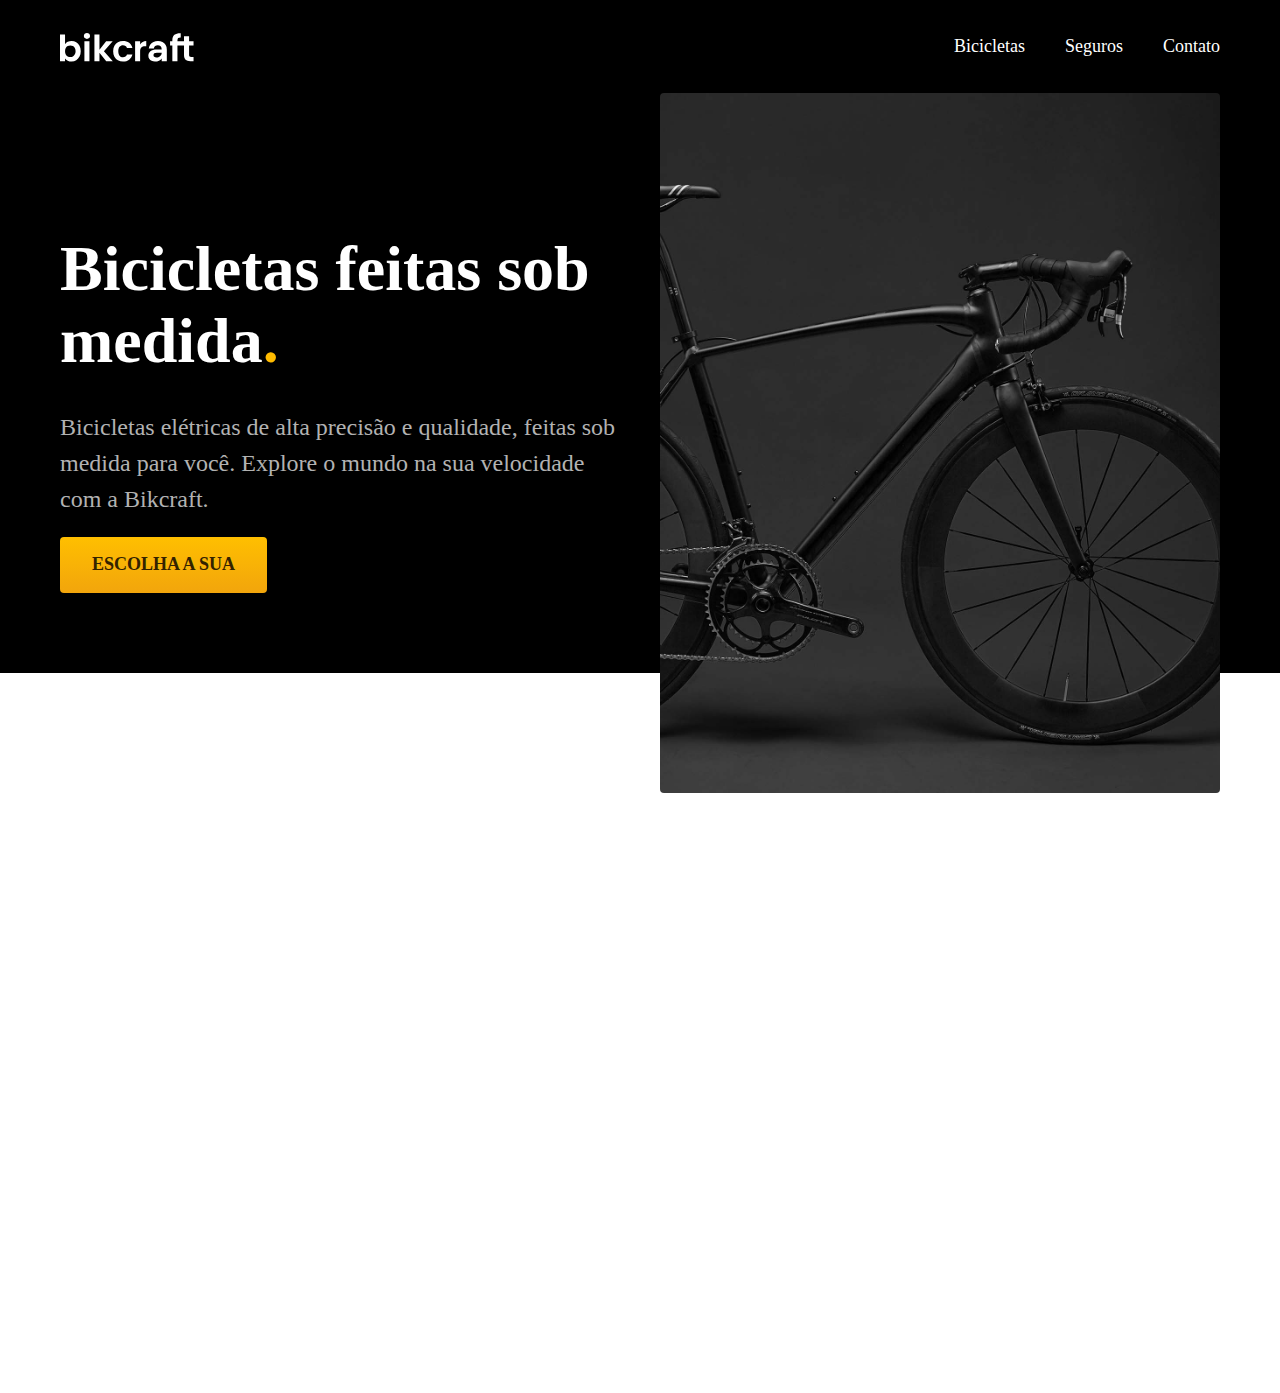
==== index.html @ 4ba76095 "introdução css utilitario" ====
<!DOCTYPE html>
<html lang="pt-br">

<head>
  <meta charset="UTF-8">
  <meta name="viewport" content="width=device-width, initial-scale=1.0">
  <meta http-equiv="X-UA-Compatible" content="IE=edge">

  <title>Bikcraft - Bicicletas Eletricas</title>
  <meta name="description" content="Bicicletas elétricas de alta precisão e qualidade, feitas sob medida para você. Explore o mundo na sua velocidade com a Bikcraft.">

  <link rel="stylesheet" href="./css/style.css">

  <!-- <link rel="preconnect" href="https://fonts.googleapis.com">
  <link rel="preconnect" href="https://fonts.gstatic.com" crossorigin>
  <link href="https://fonts.googleapis.com/css2?family=Fira+Sans&family=Poppins:wght@500;600&display=swap" rel="stylesheet"> -->
</head>

<body>
  <header class="header-bg">
    <div class="header">
      <a href="./">
        <img src="./img/bikcraft.svg" alt="bikcraft">
      </a>

      <nav aria-label="primaria">
        <ul class="header-menu cor-0">
          <li><a href="http:./bicicletas.html">Bicicletas</a></li>
          <li><a href="http:./seguros.html">Seguros</a></li>
          <li><a href="http:./contato.html">Contato</a></li>
        </ul>
      </nav>
    </div>
  </header>

  <main class="introducao-bg cor-0">
    <div class="introducao">
      <div class="introducao-conteudo">
        <h1 class="texto-grande">Bicicletas feitas sob medida<span class="cor-p1">.</span></h1>
        <p class="texto-medio cor-5">Bicicletas elétricas de alta precisão e qualidade, feitas sob medida para você. Explore o mundo na sua velocidade com a Bikcraft.</p>
        <a class="botao" href="./bicicletas.html">escolha a sua</a>
      </div>
      <div>
        <img src="./img/fotos/introducao.jpg" alt="Bicicletas elétricas preta.">
      </div>
    </div>

  </main>
</body>

</html>
---- css/style.css ----
@import "./global/global.css";
@import "./global/header.css";
@import "./utilidades/tipografia.css";
@import "./utilidades/cores.css";

/* home */
@import "./home/introducao.css";

/* utilidades */
@import "./utilidades/componentes.css";
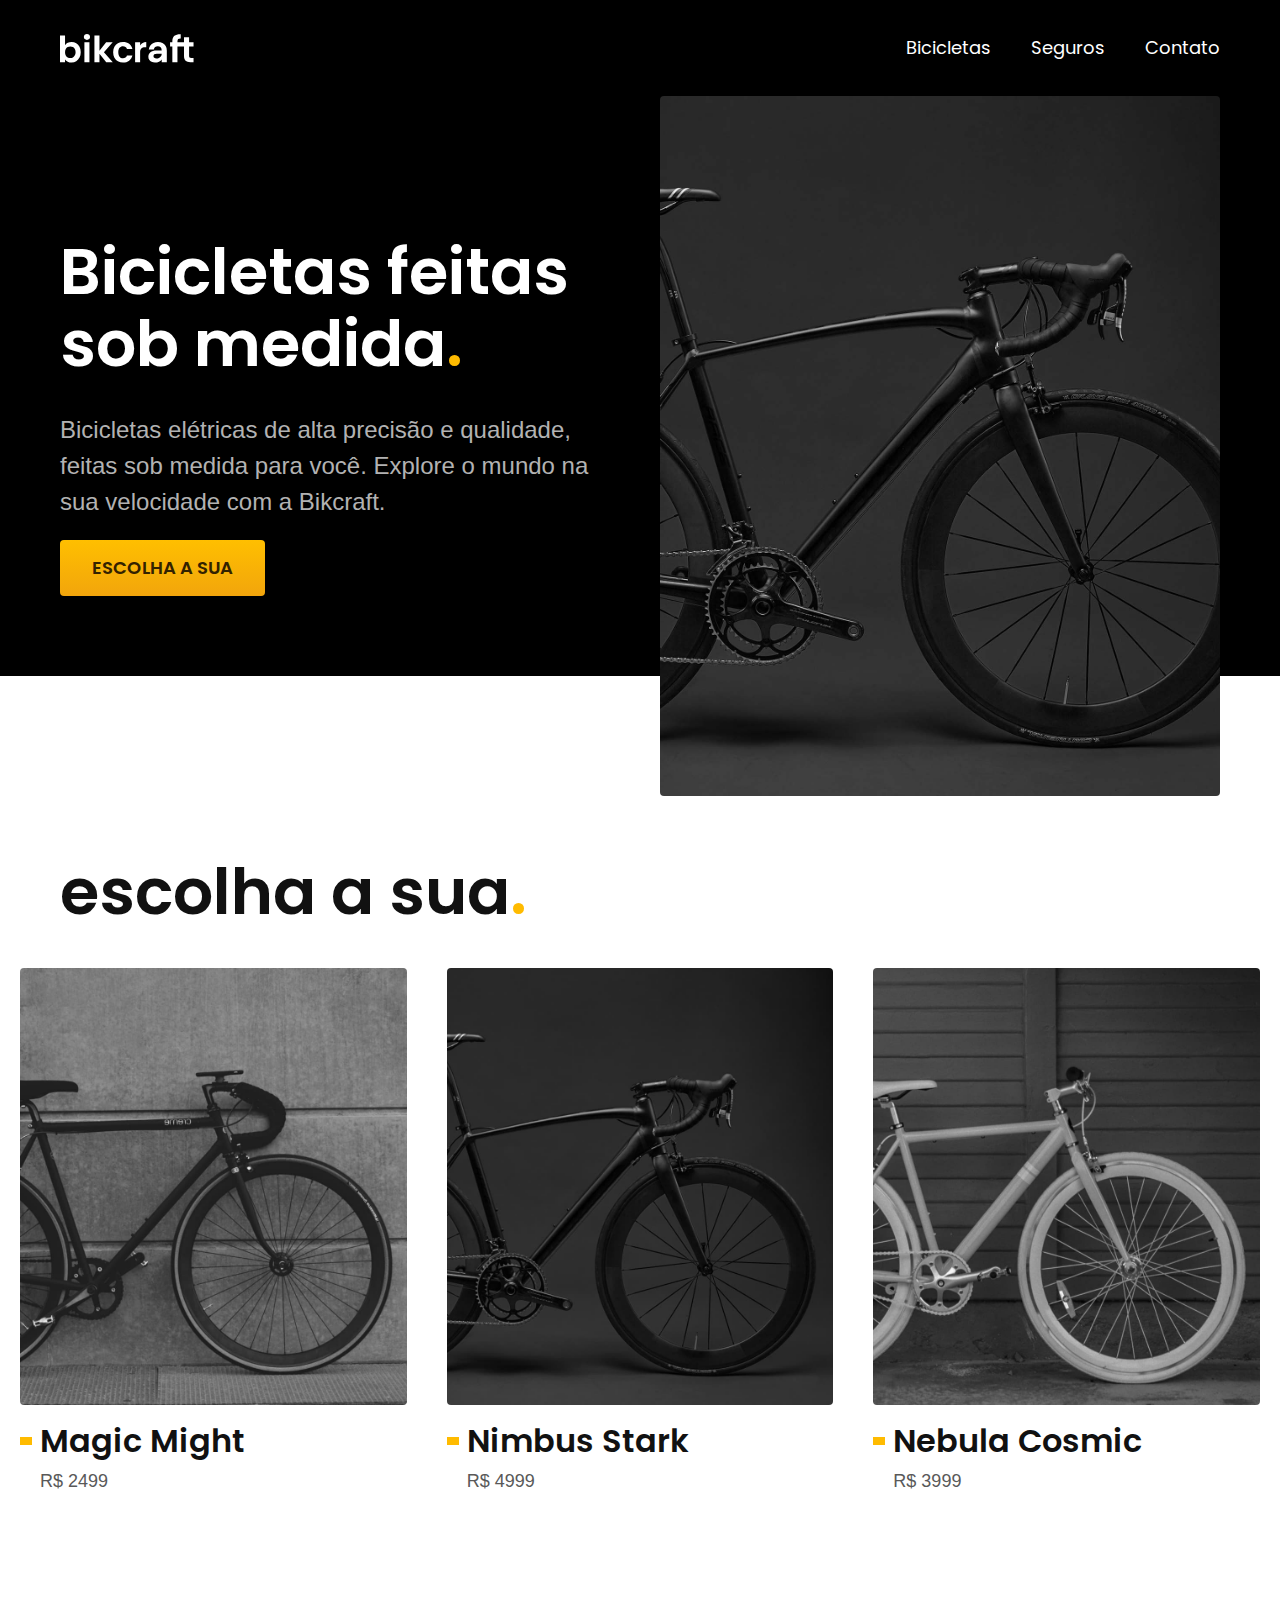
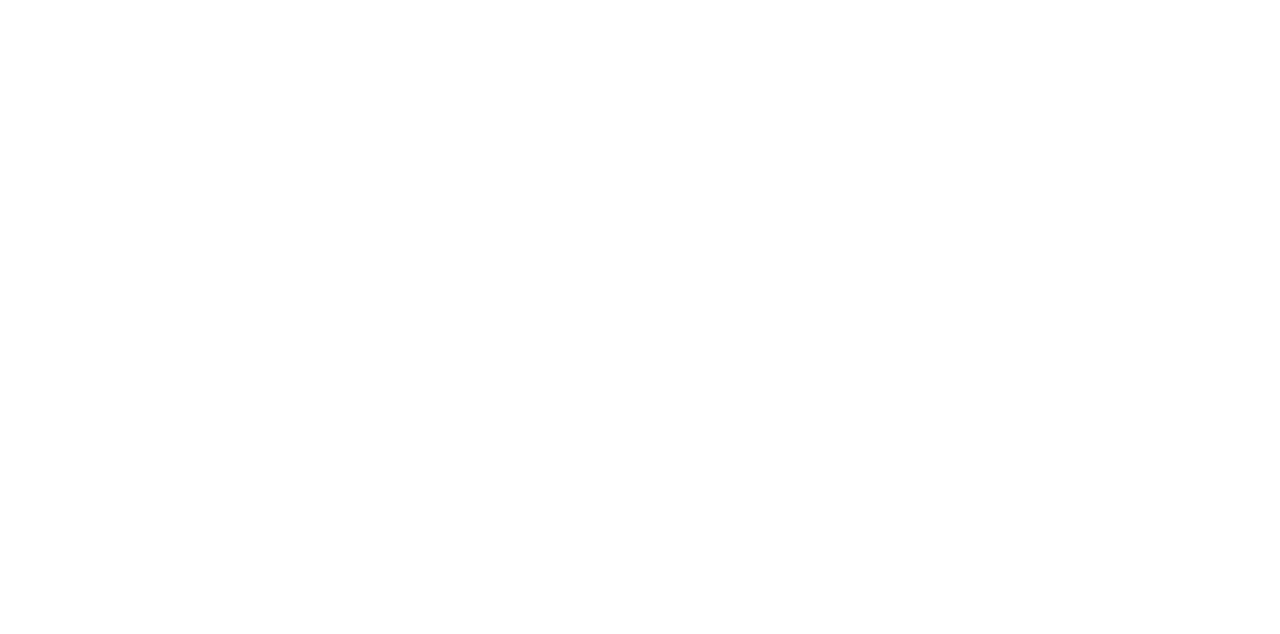
==== commit fd219b2e: "acrescentado a lista de bicicletas" ====
--- a/index.html
+++ b/index.html
@@ -11,9 +11,9 @@
 
   <link rel="stylesheet" href="./css/style.css">
 
-  <!-- <link rel="preconnect" href="https://fonts.googleapis.com">
+  <link rel="preconnect" href="https://fonts.googleapis.com">
   <link rel="preconnect" href="https://fonts.gstatic.com" crossorigin>
-  <link href="https://fonts.googleapis.com/css2?family=Fira+Sans&family=Poppins:wght@500;600&display=swap" rel="stylesheet"> -->
+  <link href="https://fonts.googleapis.com/css2?family=Fira+Sans&family=Poppins:wght@500;600&display=swap" rel="stylesheet">
 </head>
 
 <body>
@@ -24,7 +24,7 @@
       </a>
 
       <nav aria-label="primaria">
-        <ul class="header-menu cor-0">
+        <ul class="header-menu font-1-m cor-0">
           <li><a href="http:./bicicletas.html">Bicicletas</a></li>
           <li><a href="http:./seguros.html">Seguros</a></li>
           <li><a href="http:./contato.html">Contato</a></li>
@@ -36,8 +36,8 @@
   <main class="introducao-bg cor-0">
     <div class="introducao">
       <div class="introducao-conteudo">
-        <h1 class="texto-grande">Bicicletas feitas sob medida<span class="cor-p1">.</span></h1>
-        <p class="texto-medio cor-5">Bicicletas elétricas de alta precisão e qualidade, feitas sob medida para você. Explore o mundo na sua velocidade com a Bikcraft.</p>
+        <h1 class="font-1-xxl">Bicicletas feitas sob medida<span class="cor-p1">.</span></h1>
+        <p class="font-2-l cor-5">Bicicletas elétricas de alta precisão e qualidade, feitas sob medida para você. Explore o mundo na sua velocidade com a Bikcraft.</p>
         <a class="botao" href="./bicicletas.html">escolha a sua</a>
       </div>
       <div>
@@ -46,6 +46,37 @@
     </div>
 
   </main>
+
+  <article class="bicicletas-lista">
+    <h2 class="font-1-xxl">escolha a sua<span class="cor-p1">.</span></h2>
+
+    <ul>
+      <li>
+        <a href="./bicicletas/magic.html">
+          <img src="./img/bicicletas/magic-home.jpg" alt="bicicleta preta">
+          <h3 class="font-1-xl">Magic Might</h3>
+          <span class="font-2-m cor-8">R$ 2499</span>
+        </a>
+      </li>
+
+      <li>
+        <a href="./bicicletas/magic.html">
+          <img src="./img/bicicletas/nimbus-home.jpg" alt="bicicleta preta">
+          <h3 class="font-1-xl">Nimbus Stark</h3>
+          <span class="font-2-m cor-8">R$ 4999</span>
+        </a>
+      </li>
+
+      <li>
+        <a href="./bicicletas/magic.html">
+          <img src="./img/bicicletas/nebula-home.jpg" alt="bicicleta preta">
+          <h3 class="font-1-xl">Nebula Cosmic</h3>
+          <span class="font-2-m cor-8">R$ 3999</span>
+        </a>
+      </li>
+    </ul>
+
+  </article>
 </body>
 
 </html>--- a/css/style.css
+++ b/css/style.css
@@ -1,10 +1,14 @@
 @import "./global/global.css";
-@import "./global/header.css";
 @import "./utilidades/tipografia.css";
 @import "./utilidades/cores.css";
+
+@import "./global/header.css";
+
+/* utilidades */
+@import "./utilidades/componentes.css";
 
 /* home */
 @import "./home/introducao.css";
 
-/* utilidades */
-@import "./utilidades/componentes.css";
+/* bicicletas */
+@import "./bicicletas/bicicletas-lista.css";
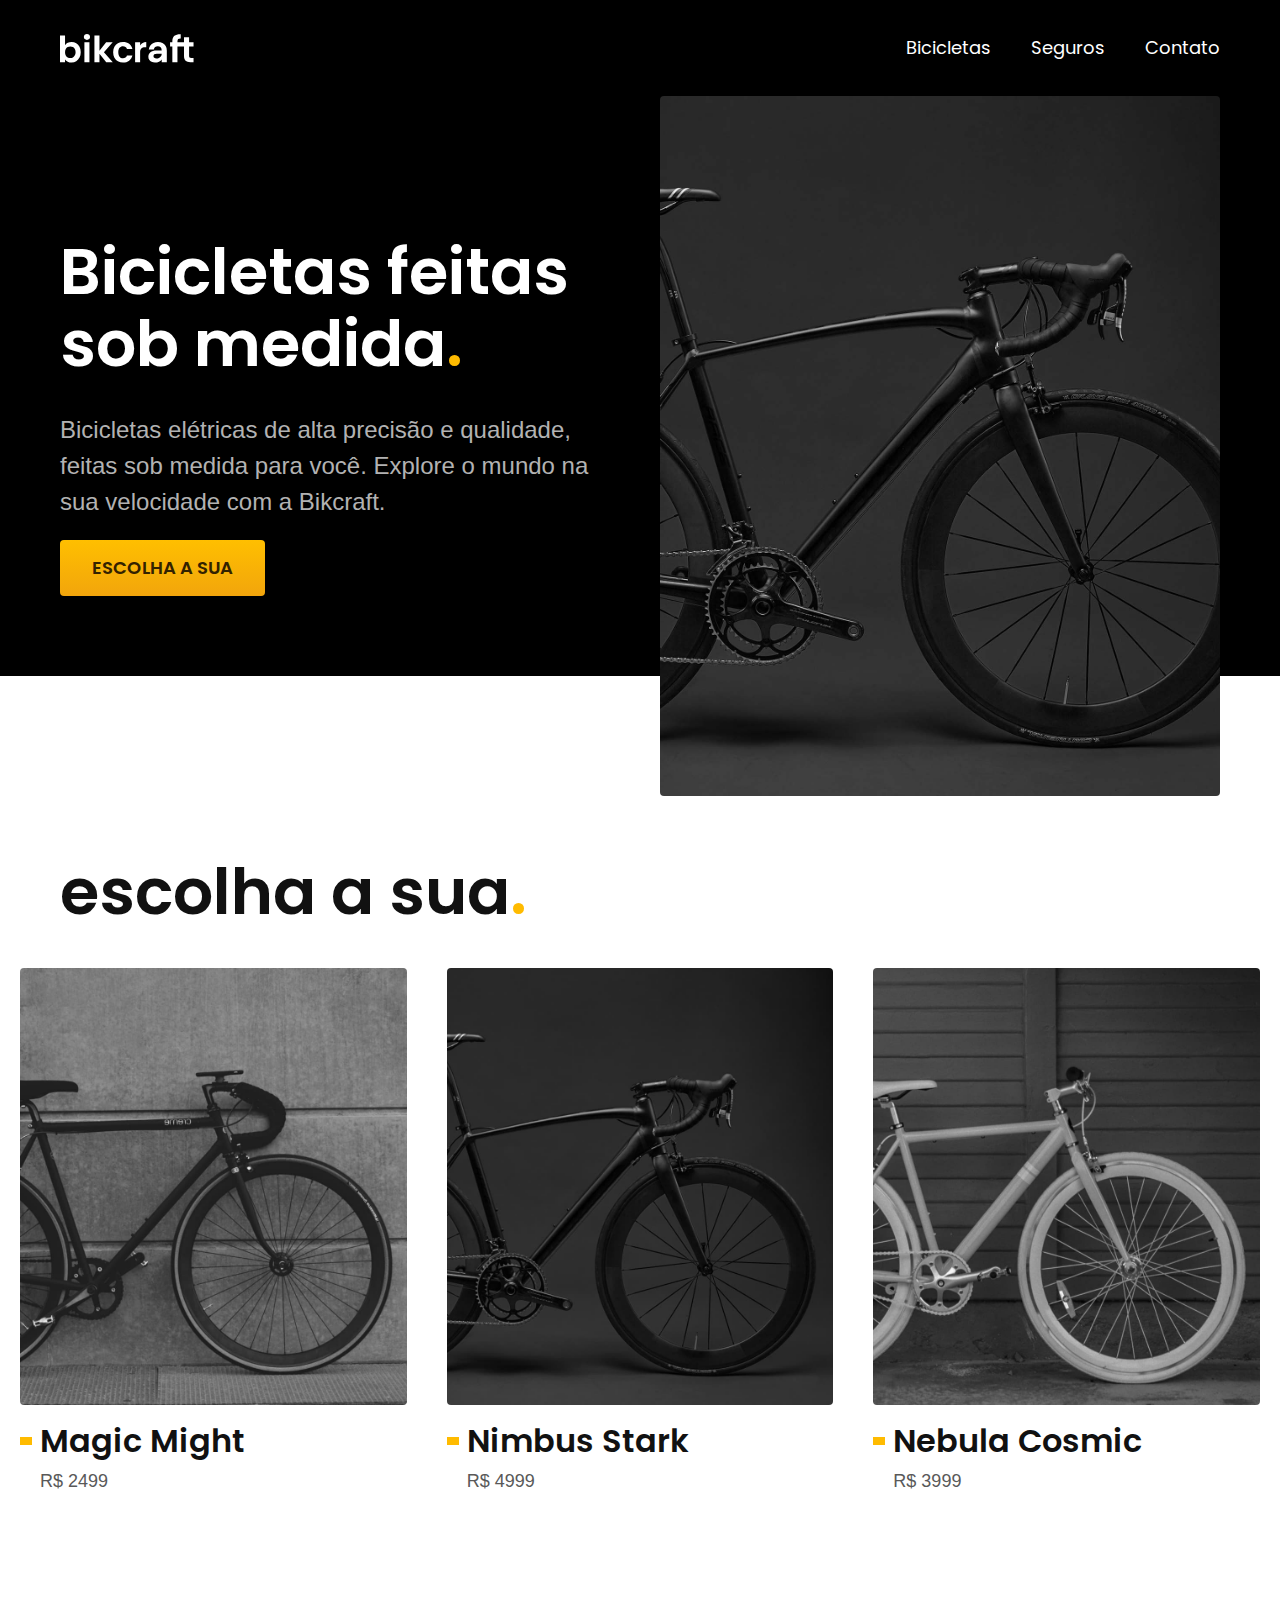
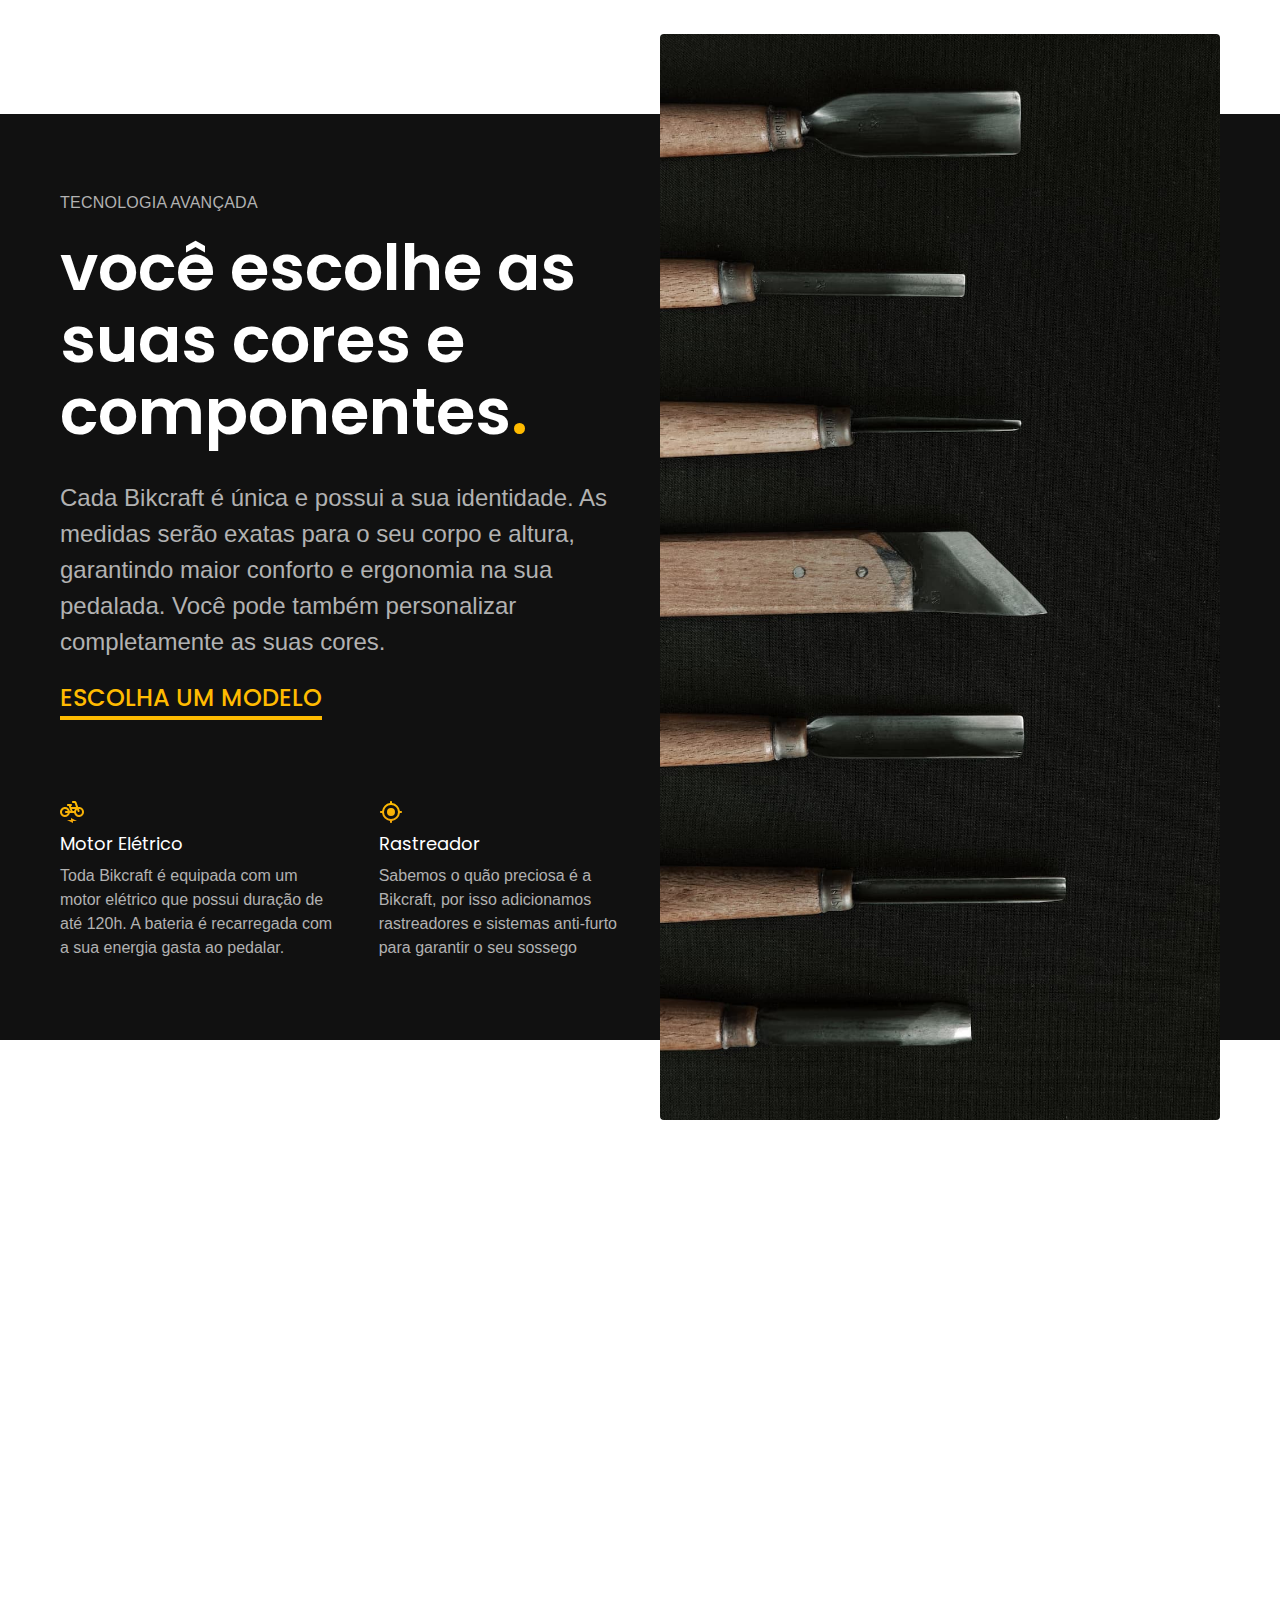
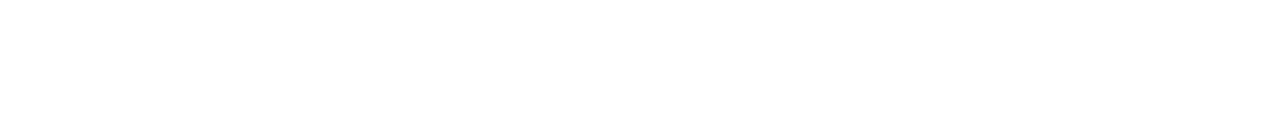
==== commit 13ca3ec8: "adicionado  a tecnologia" ====
--- a/index.html
+++ b/index.html
@@ -18,7 +18,7 @@
 
 <body>
   <header class="header-bg">
-    <div class="header">
+    <div class="header container">
       <a href="./">
         <img src="./img/bikcraft.svg" alt="bikcraft">
       </a>
@@ -34,7 +34,7 @@
   </header>
 
   <main class="introducao-bg cor-0">
-    <div class="introducao">
+    <div class="introducao container">
       <div class="introducao-conteudo">
         <h1 class="font-1-xxl">Bicicletas feitas sob medida<span class="cor-p1">.</span></h1>
         <p class="font-2-l cor-5">Bicicletas elétricas de alta precisão e qualidade, feitas sob medida para você. Explore o mundo na sua velocidade com a Bikcraft.</p>
@@ -48,7 +48,7 @@
   </main>
 
   <article class="bicicletas-lista">
-    <h2 class="font-1-xxl">escolha a sua<span class="cor-p1">.</span></h2>
+    <h2 class="container font-1-xxl">escolha a sua<span class="cor-p1">.</span></h2>
 
     <ul>
       <li>
@@ -77,6 +77,34 @@
     </ul>
 
   </article>
+
+  <article class="tecnologia-bg">
+    <div class="tecnologia container">
+      <div class="tecnologia-conteudo">
+        <span class="font-2-l-b cor-5">Tecnologia Avançada </span>
+        <h2 class="font-1-xxl cor-0">você escolhe as suas cores e componentes<span class="cor-p1">.</span></h2>
+        <p class="font-2-l cor-5">Cada Bikcraft é única e possui a sua identidade. As medidas serão exatas para o seu corpo e altura, garantindo maior conforto e ergonomia na sua pedalada. Você pode também personalizar completamente as suas cores.</p>
+        <a class="link" href="http:./bicicletas.html">Escolha um modelo</a>
+        <div class="tecnologia-vantagens">
+          <div>
+            <img src="./img/icones/eletrica.svg" alt="">
+            <h3 class="font-1-m cor-0">Motor Elétrico</h3>
+            <p class="font-2-s cor-5">Toda Bikcraft é equipada com um motor elétrico que possui duração de até
+              120h. A bateria é recarregada com a sua energia gasta ao pedalar.</p>
+          </div>
+
+          <div>
+            <img src="./img/icones/rastreador.svg" alt="">
+            <h3 class="font-1-m cor-0">Rastreador</h3>
+            <p class="font-2-s cor-5">Sabemos o quão preciosa é a Bikcraft, por isso adicionamos rastreadores e sistemas anti-furto para garantir o seu sossego</p>
+          </div>
+        </div>
+      </div>
+      <div class="tecnologia-imagem">
+        <img src="./img/fotos/tecnologia.jpg" alt="">
+      </div>
+    </div>
+  </article>
 </body>
 
 </html>--- a/css/style.css
+++ b/css/style.css
@@ -9,6 +9,7 @@
 
 /* home */
 @import "./home/introducao.css";
+@import "./home/tecnologia.css";
 
 /* bicicletas */
 @import "./bicicletas/bicicletas-lista.css";
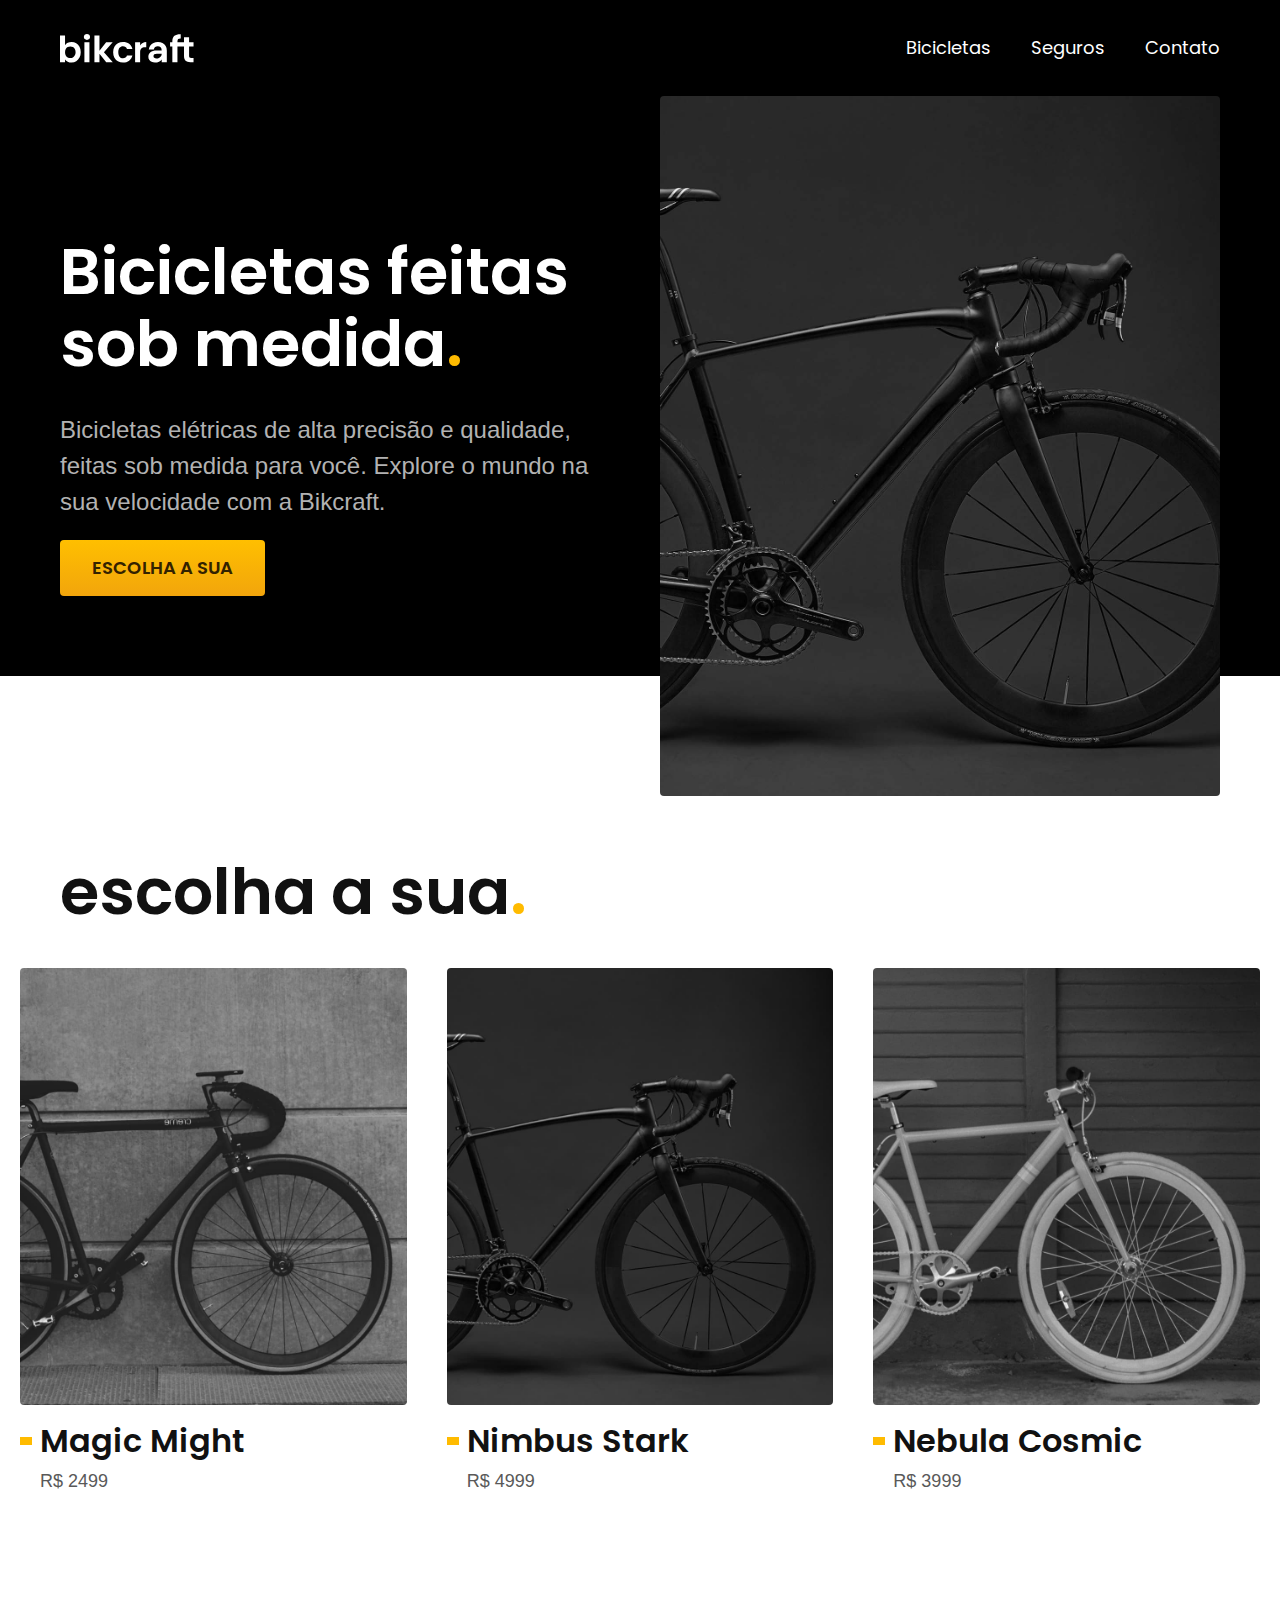
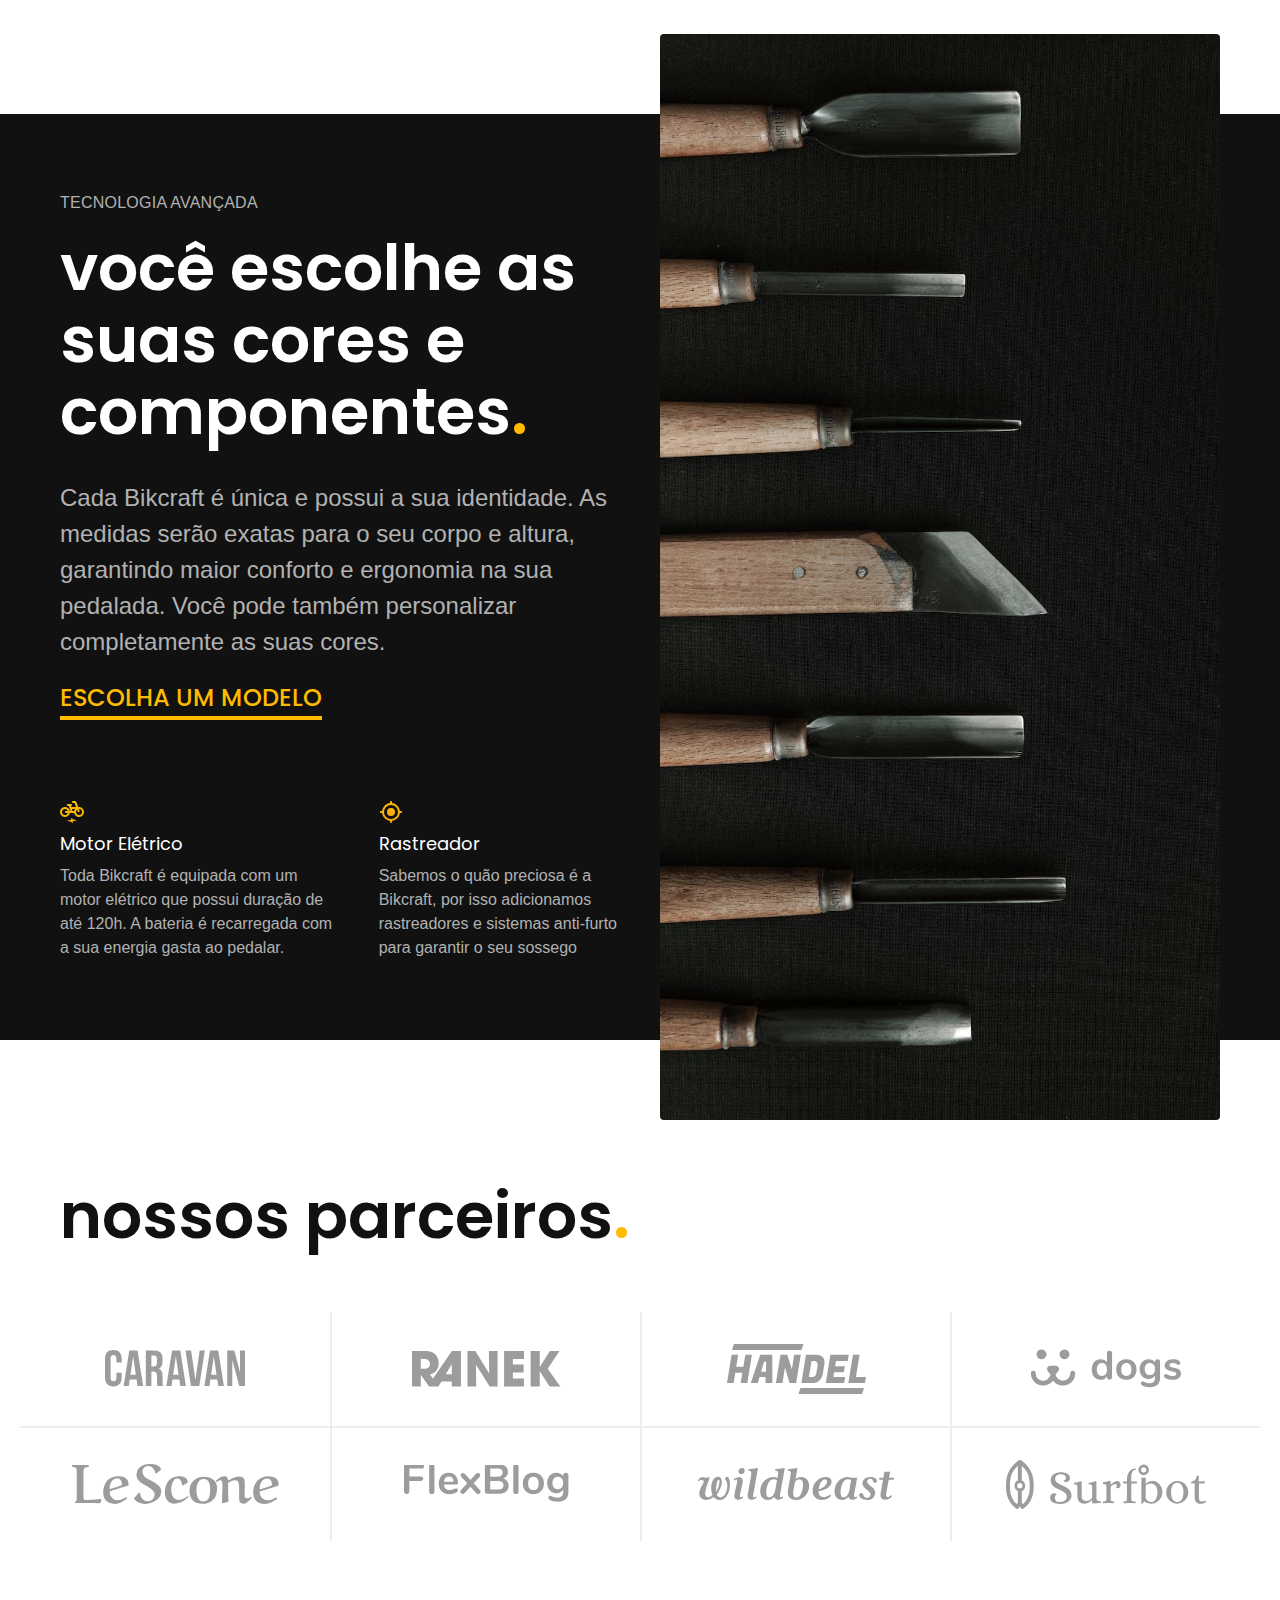
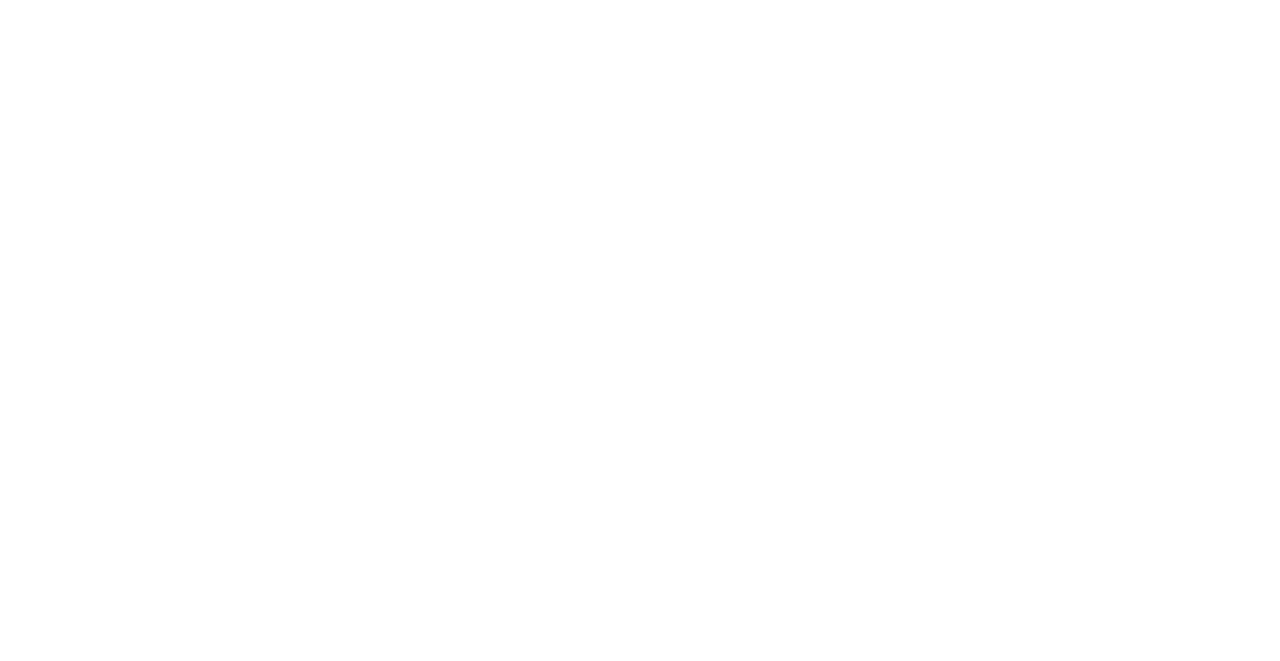
==== commit 22abb66d: "adicionado nossos parceiros" ====
--- a/index.html
+++ b/index.html
@@ -105,6 +105,21 @@
       </div>
     </div>
   </article>
+
+  <section class="parceiros" aria-label="Nossos Parceiros">
+    <h2 class="container font-1-xxl">nossos parceiros<span class="cor-p1">.</span></h2>
+
+    <ul>
+      <li><img src="./img/parceiros/caravan.svg" alt="caravan"></li>
+      <li><img src="./img/parceiros/ranek.svg" alt="renek"></li>
+      <li><img src="./img/parceiros/handel.svg" alt="handel"></li>
+      <li><img src="./img/parceiros/dogs.svg" alt="dogs"></li>
+      <li><img src="./img/parceiros/lescone.svg" alt="lescone"></li>
+      <li><img src="./img/parceiros/flexblog.svg" alt="flexblog"></li>
+      <li><img src="./img/parceiros/wildbeast.svg" alt="wildbeast"></li>
+      <li><img src="./img/parceiros/surfbot.svg" alt="surfbot"></li>
+    </ul>
+  </section>
 </body>
 
 </html>--- a/css/style.css
+++ b/css/style.css
@@ -10,6 +10,7 @@
 /* home */
 @import "./home/introducao.css";
 @import "./home/tecnologia.css";
+@import "./home/parceiros.css";
 
 /* bicicletas */
 @import "./bicicletas/bicicletas-lista.css";
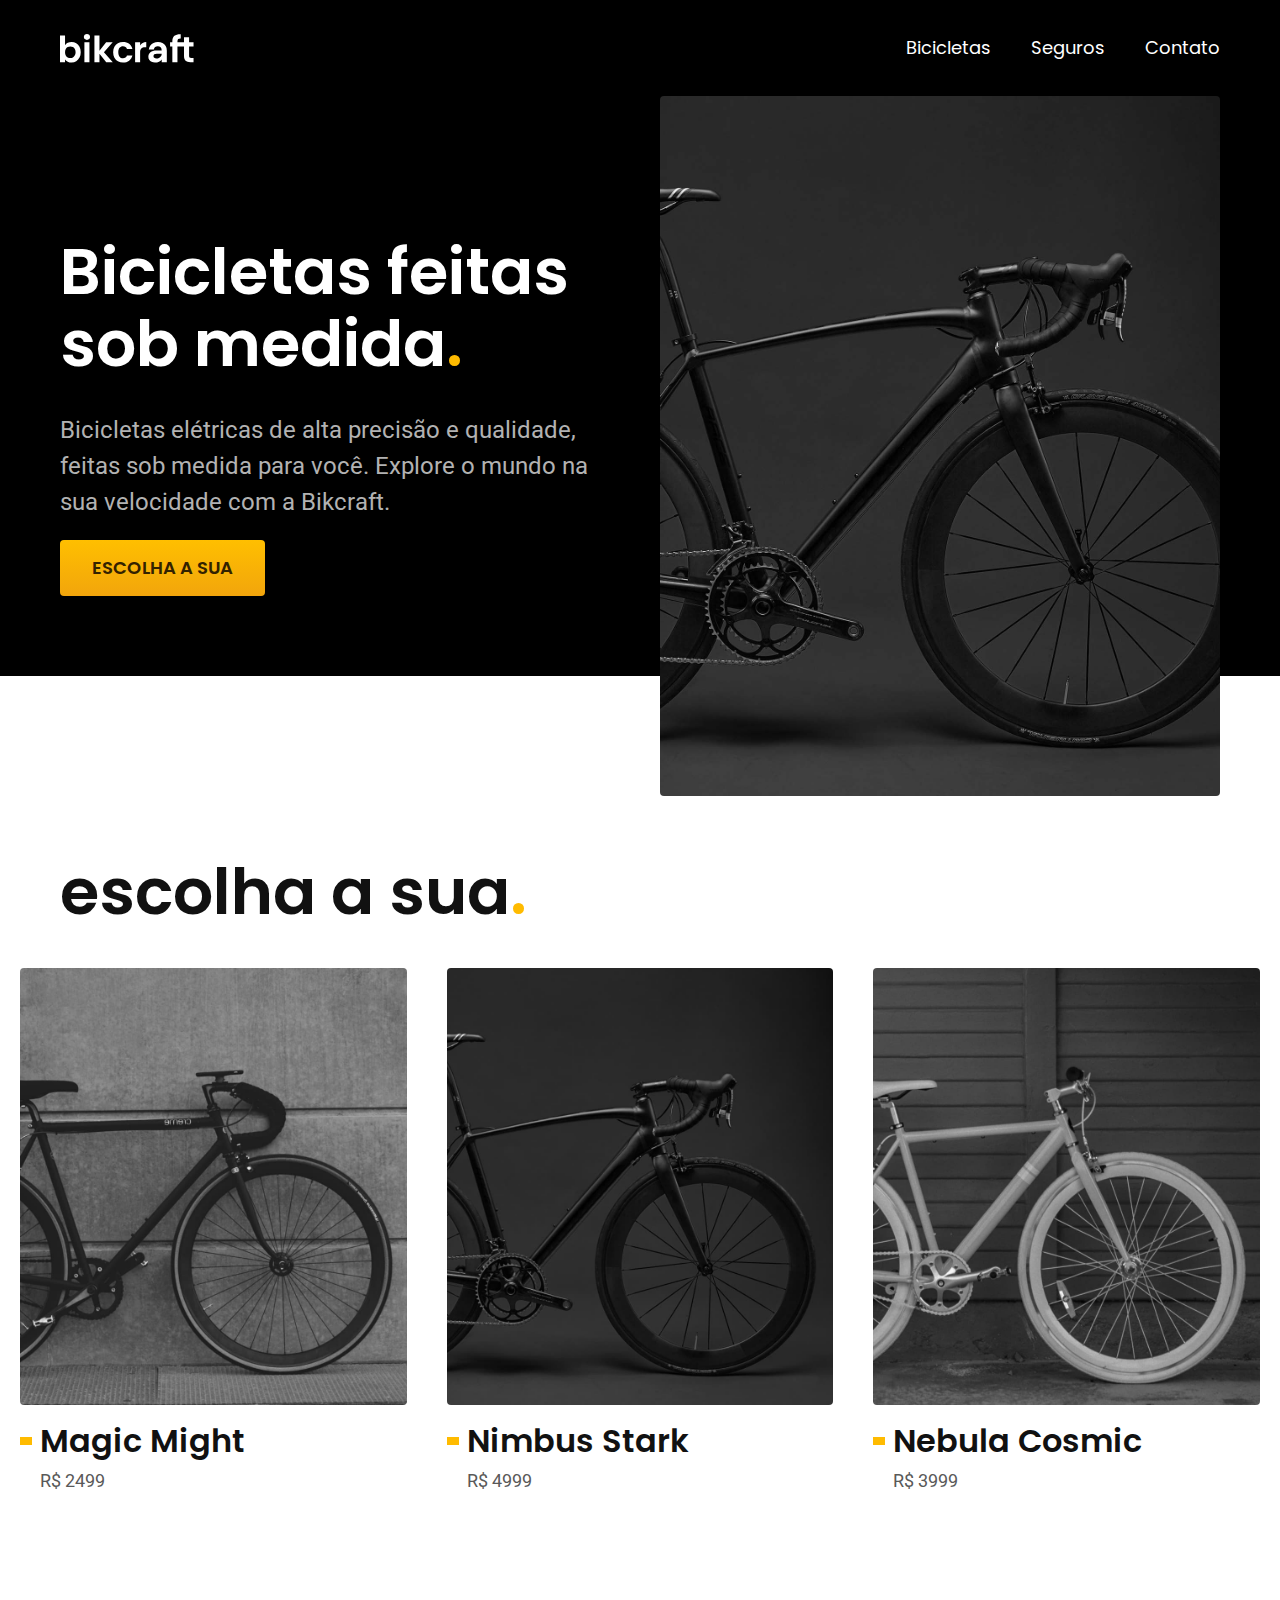
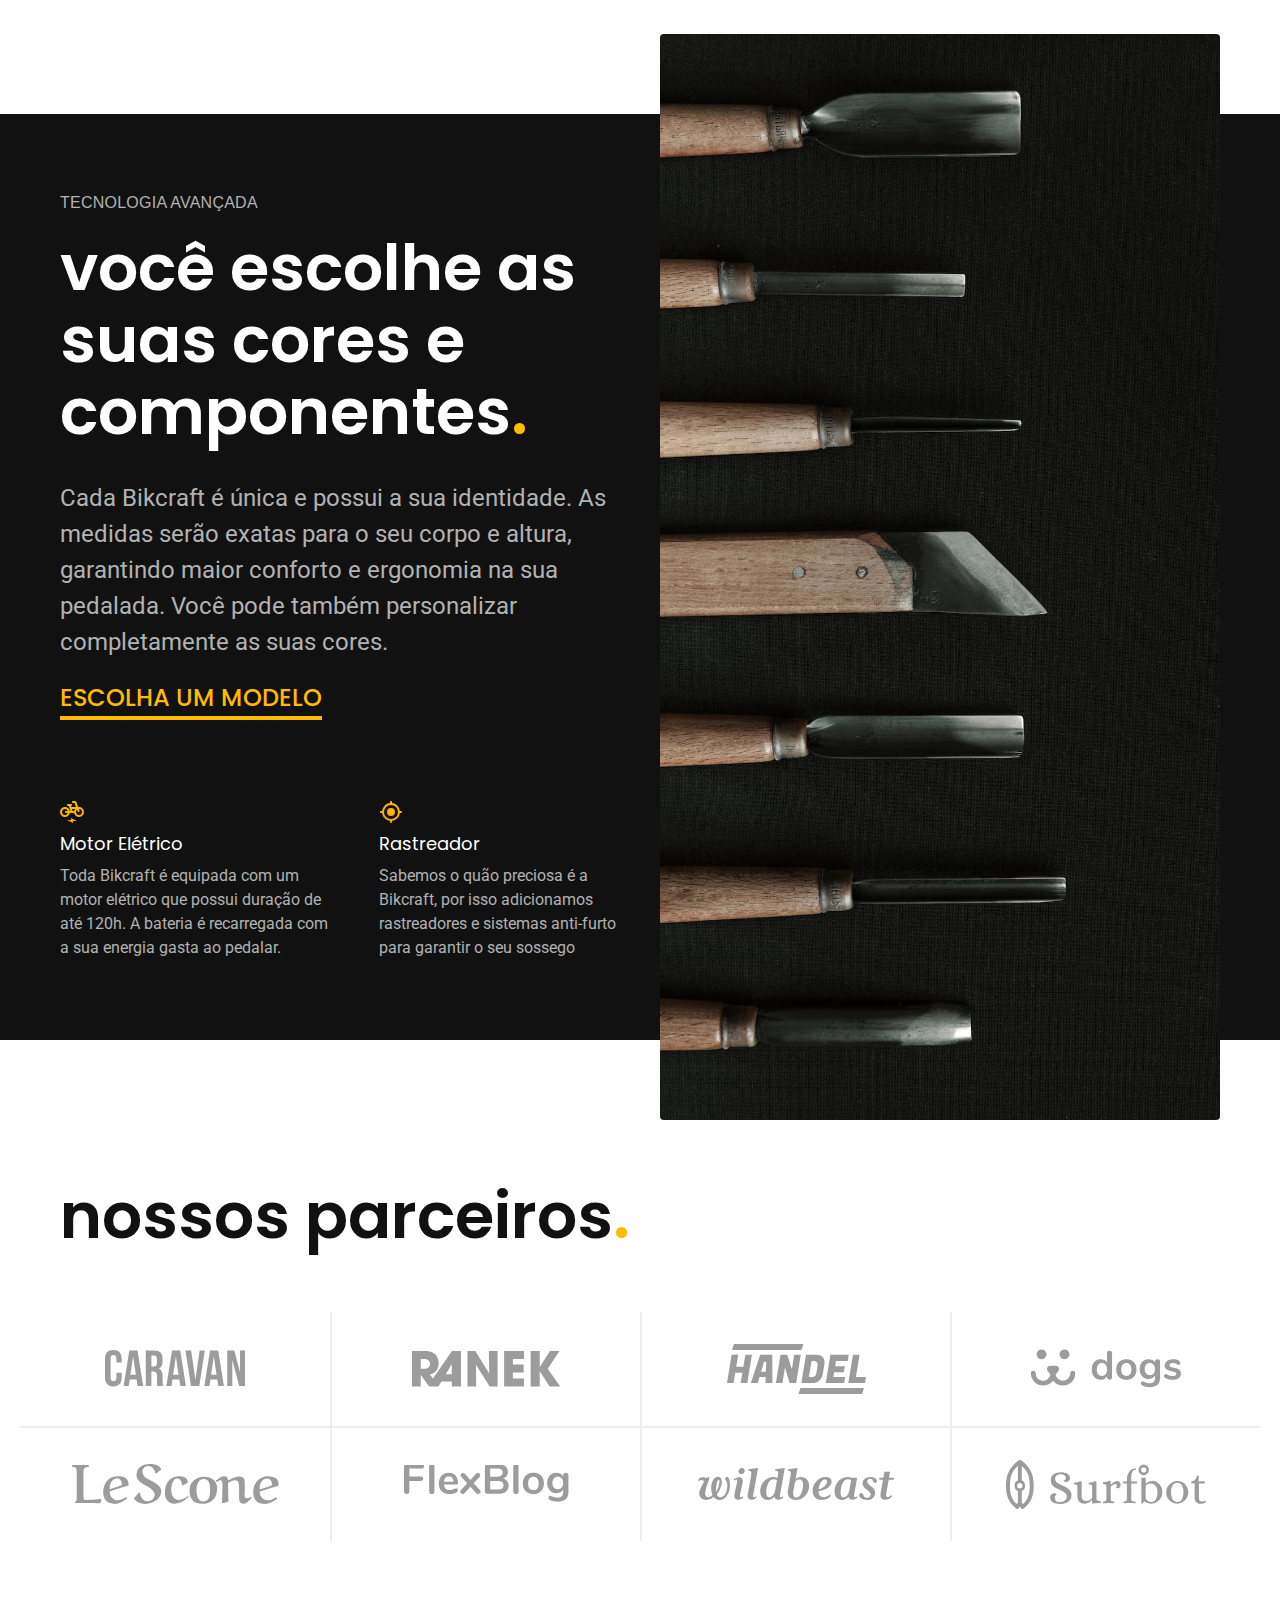
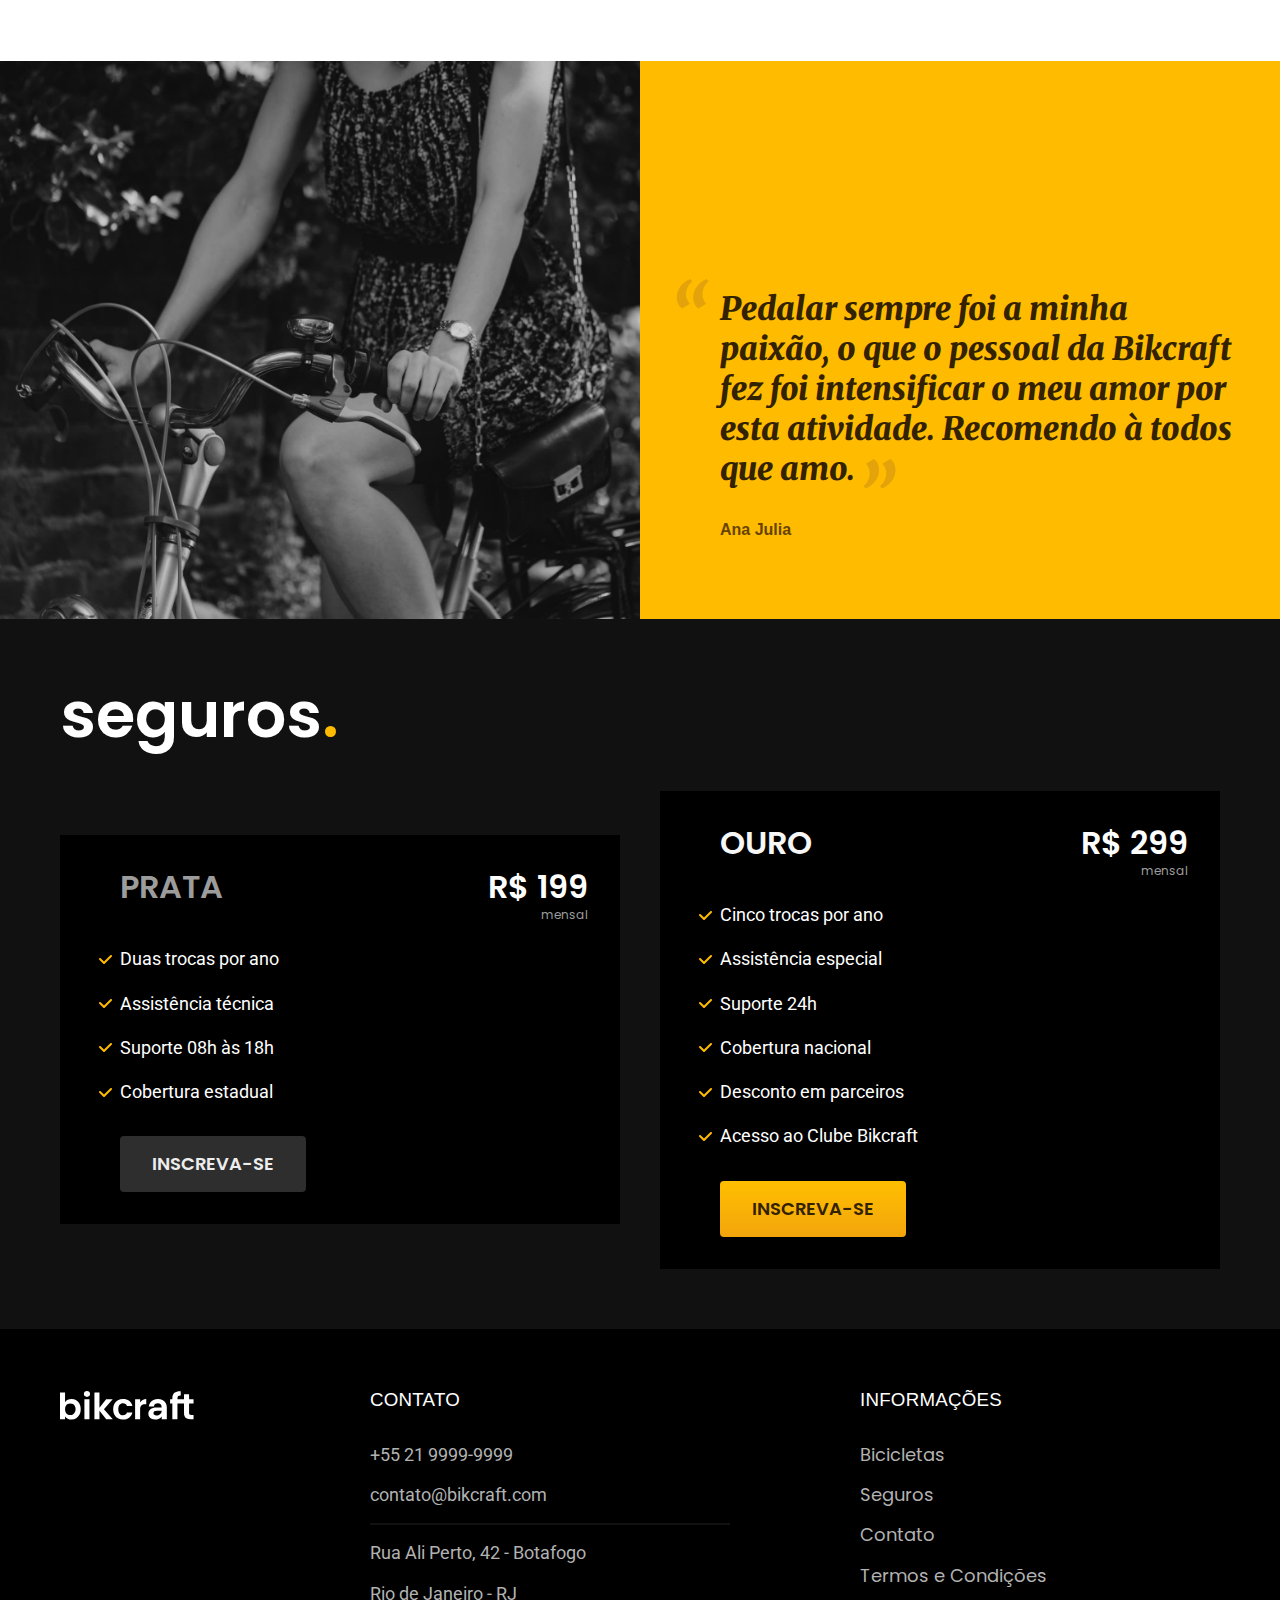
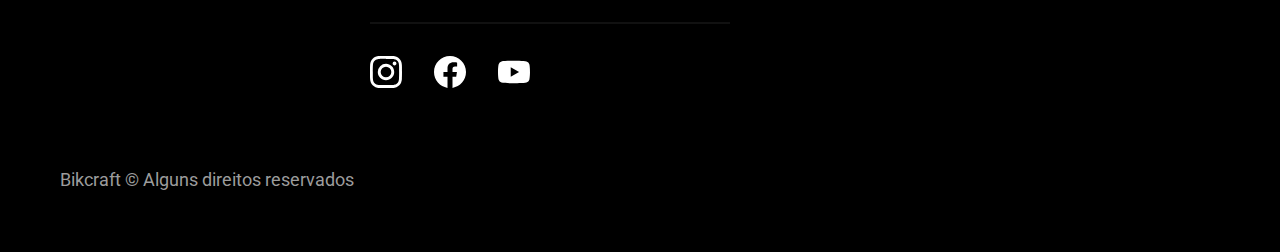
==== commit 4fdc6b0e: "adicionado o footer" ====
--- a/index.html
+++ b/index.html
@@ -13,7 +13,9 @@
 
   <link rel="preconnect" href="https://fonts.googleapis.com">
   <link rel="preconnect" href="https://fonts.gstatic.com" crossorigin>
-  <link href="https://fonts.googleapis.com/css2?family=Fira+Sans&family=Poppins:wght@500;600&display=swap" rel="stylesheet">
+  <link rel="preconnect" href="https://fonts.googleapis.com">
+  <link rel="preconnect" href="https://fonts.gstatic.com" crossorigin>
+  <link href="https://fonts.googleapis.com/css2?family=Fira+Sans&family=Merriweather:ital,wght@1,900&family=Poppins:wght@400;600&family=Roboto:wght@400;500&display=swap" rel="stylesheet">
 </head>
 
 <body>
@@ -120,6 +122,89 @@
       <li><img src="./img/parceiros/surfbot.svg" alt="surfbot"></li>
     </ul>
   </section>
+
+  <section class="depoimento" aria-label="Depoimento">
+    <div>
+      <img src="./img/fotos/depoimento.jpg" alt="Pessoa pedalando uma bicicleta Bikcraft">
+    </div>
+    <div class="depoimento-conteudo">
+      <blockquote class="font-1-xl cor-p5">
+        <p>Pedalar sempre foi a minha paixão, o que o pessoal da Bikcraft fez foi intensificar o
+          meu amor por esta atividade. Recomendo à todos que amo.</p>
+      </blockquote>
+      <span class="font-1-m-b cor-p4">Ana Julia</span>
+    </div>
+  </section>
+
+  <article class="seguros-bg">
+    <div class="seguros container">
+      <h2 class="font-1-xxl cor-0">seguros<span class="cor-p1">.</span></h2>
+      <div class="seguros-item">
+        <h3 class="font-1-xl cor-6">PRATA</h3>
+        <span class="font-1-xl cor-0">R$ 199 <span class="font-1-xs cor-6">mensal</span></span>
+        <ul class="font-2-m cor-0">
+          <li>Duas trocas por ano</li>
+          <li>Assistência técnica</li>
+          <li>Suporte 08h às 18h</li>
+          <li>Cobertura estadual</li>
+        </ul>
+        <a class="botao secundario" href="./orcamento.html">Inscreva-se</a>
+      </div>
+
+      <div class="seguros-item">
+        <h3 class="font-1-xl cor-1">OURO</h3>
+        <span class="font-1-xl cor-0">R$ 299 <span class="font-1-xs cor-6">mensal</span></span>
+        <ul class="font-2-m cor-0">
+          <li>Cinco trocas por ano</li>
+          <li>Assistência especial</li>
+          <li>Suporte 24h</li>
+          <li>Cobertura nacional</li>
+          <li>Desconto em parceiros</li>
+          <li>Acesso ao Clube Bikcraft</li>
+        </ul>
+        <a class="botao" href="./orcamento.html">Inscreva-se</a>
+      </div>
+    </div>
+  </article>
+
+  <footer class="footer-bg">
+    <div class="footer container">
+      <img src="./img/bikcraft.svg" alt="Bikcraft">
+      <div class="footer-contato">
+        <h3 class="font-2-l-b cor-0">Contato</h3>
+        <ul class="font-2-m cor-5">
+          <li><a href="tel:+5599999999">+55 21 9999-9999</a></li>
+          <li><a href="mailto:contato@bikcraft.com">contato@bikcraft.com</a></li>
+          <li>Rua Ali Perto, 42 - Botafogo</li>
+          <li>Rio de Janeiro - RJ</li>
+        </ul>
+        <div class="footer-redes">
+          <a href="http:./">
+            <img src="./img/redes/instagram.svg" alt="Instagram">
+          </a>
+          <a href="http:./">
+            <img src="./img/redes/facebook.svg" alt="Facebook">
+          </a>
+          <a href="http:./">
+            <img src="./img/redes/youtube.svg" alt="Youtube">
+          </a>
+        </div>
+      </div>
+      <div class="footer-informacoes">
+        <h3 class="font-2-l-b cor-0">Informações</h3>
+        <nav>
+          <ul class="font-1-m cor-5">
+            <li><a href="http:./bicicletas.html">Bicicletas</a></li>
+            <li><a href="http:./seguros.html">Seguros</a></li>
+            <li><a href="http:./contato.html">Contato</a></li>
+            <li><a href="http:./termos.html">Termos e Condições</a></li>
+          </ul>
+        </nav>
+      </div>
+      <p class="footer-copy font-2-m cor-6">Bikcraft © Alguns direitos reservados</p>
+    </div>
+
+  </footer>
 </body>
 
 </html>--- a/css/style.css
+++ b/css/style.css
@@ -3,6 +3,7 @@
 @import "./utilidades/cores.css";
 
 @import "./global/header.css";
+@import "./global/footer.css";
 
 /* utilidades */
 @import "./utilidades/componentes.css";
@@ -11,6 +12,10 @@
 @import "./home/introducao.css";
 @import "./home/tecnologia.css";
 @import "./home/parceiros.css";
+@import "./home/depoimento.css";
 
 /* bicicletas */
 @import "./bicicletas/bicicletas-lista.css";
+
+/* Seguros */
+@import "./seguros/seguros.css";
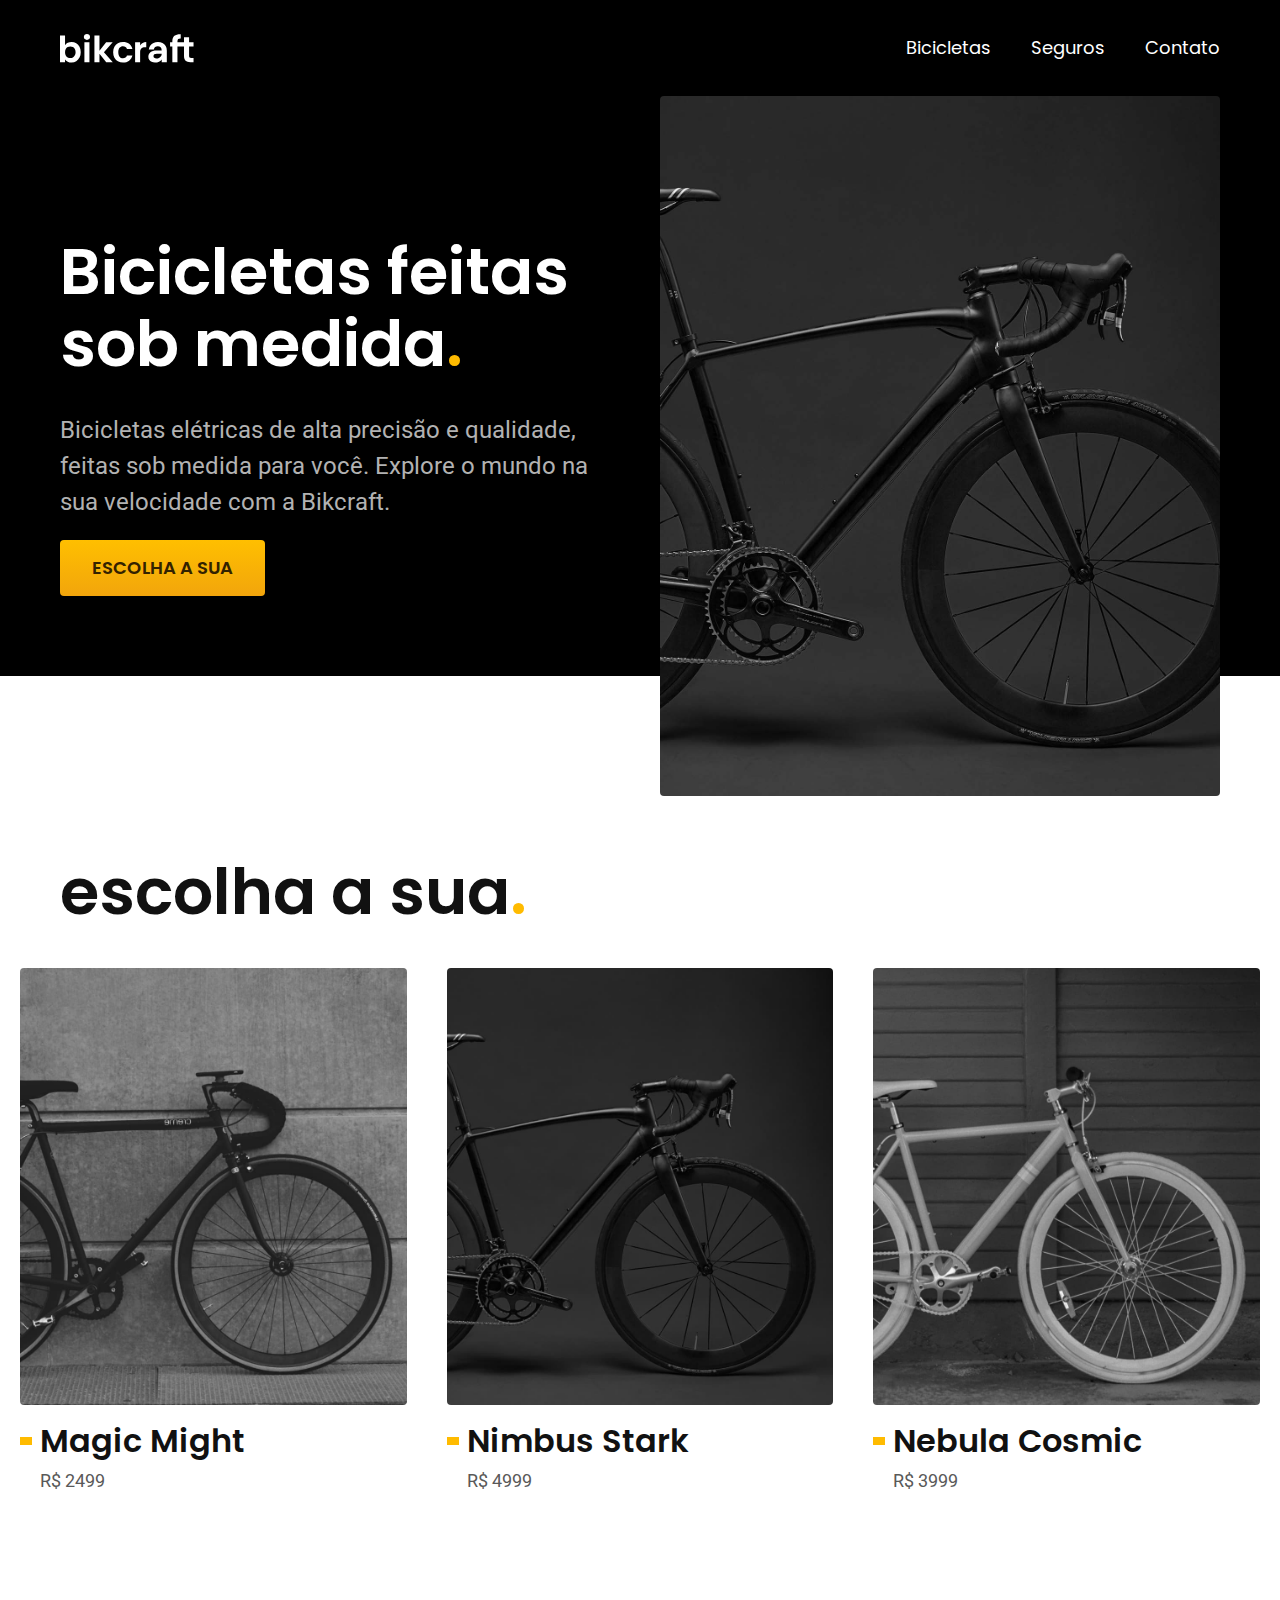
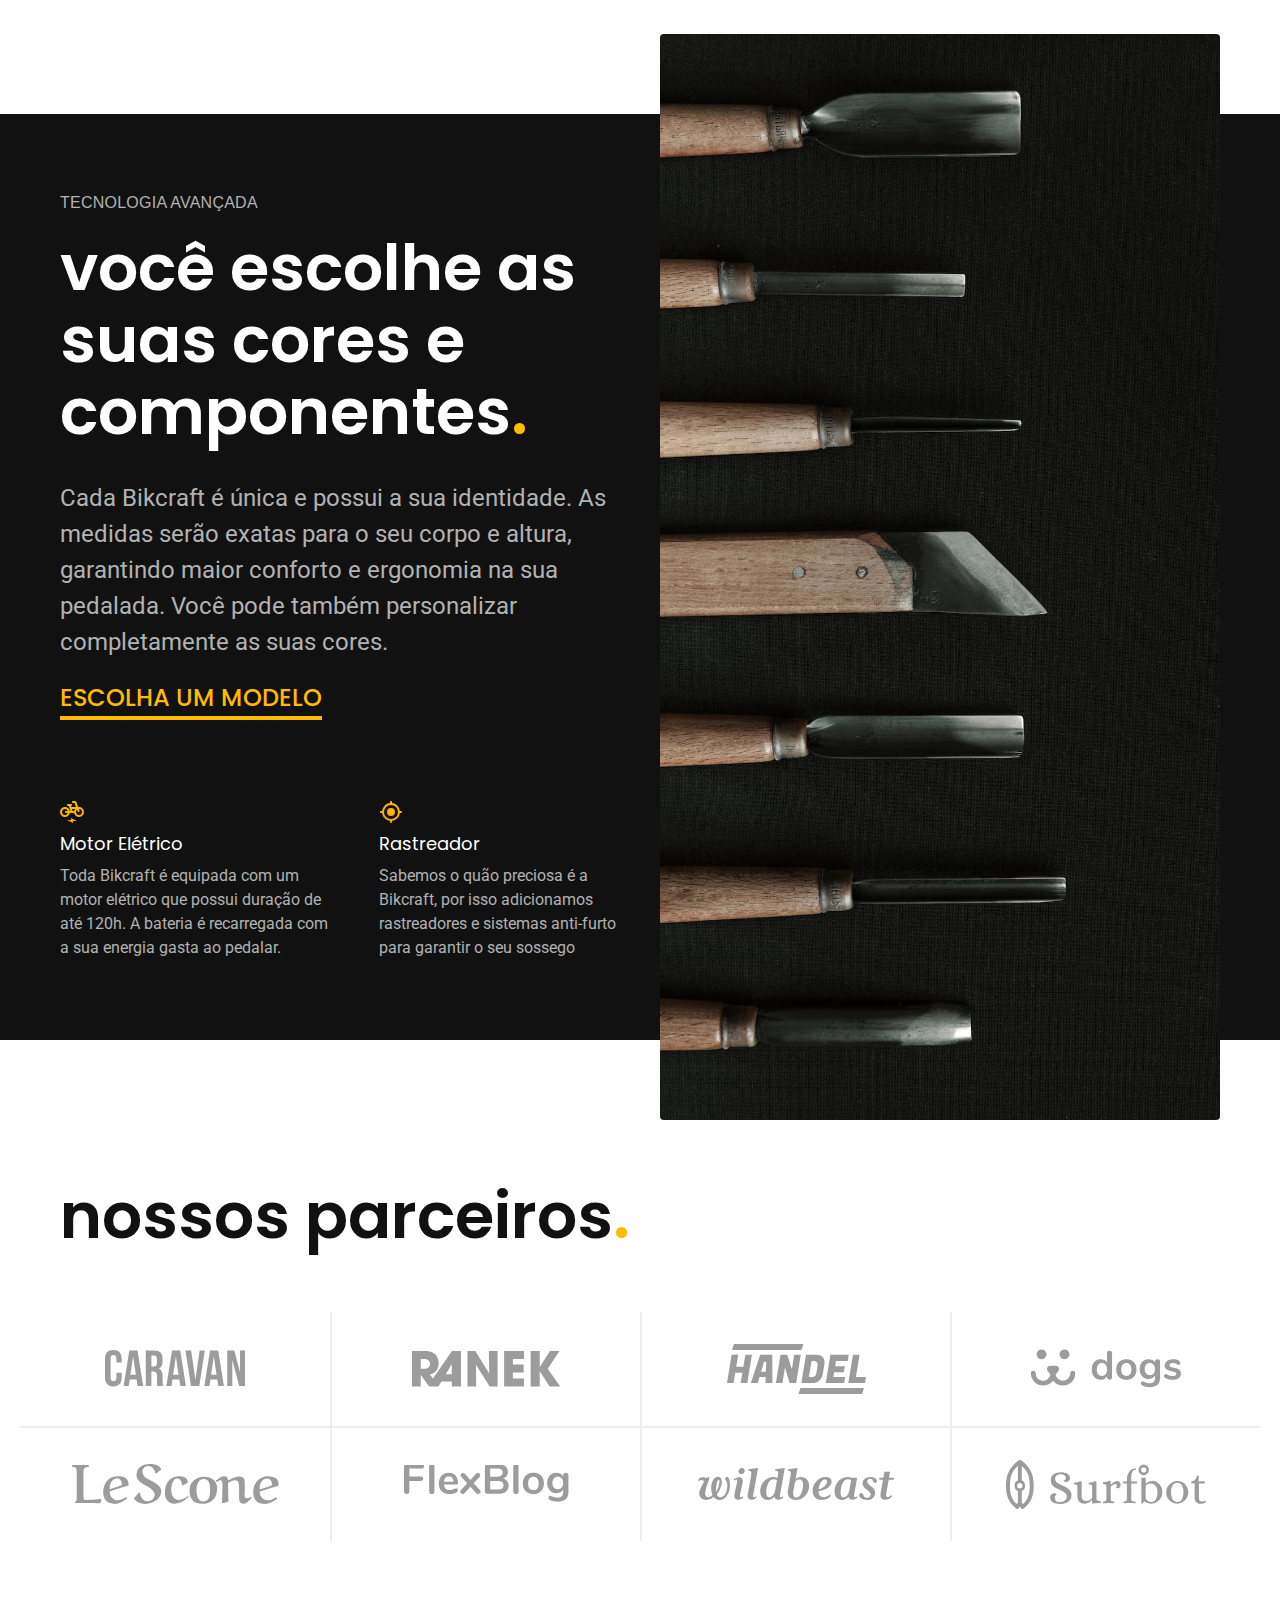
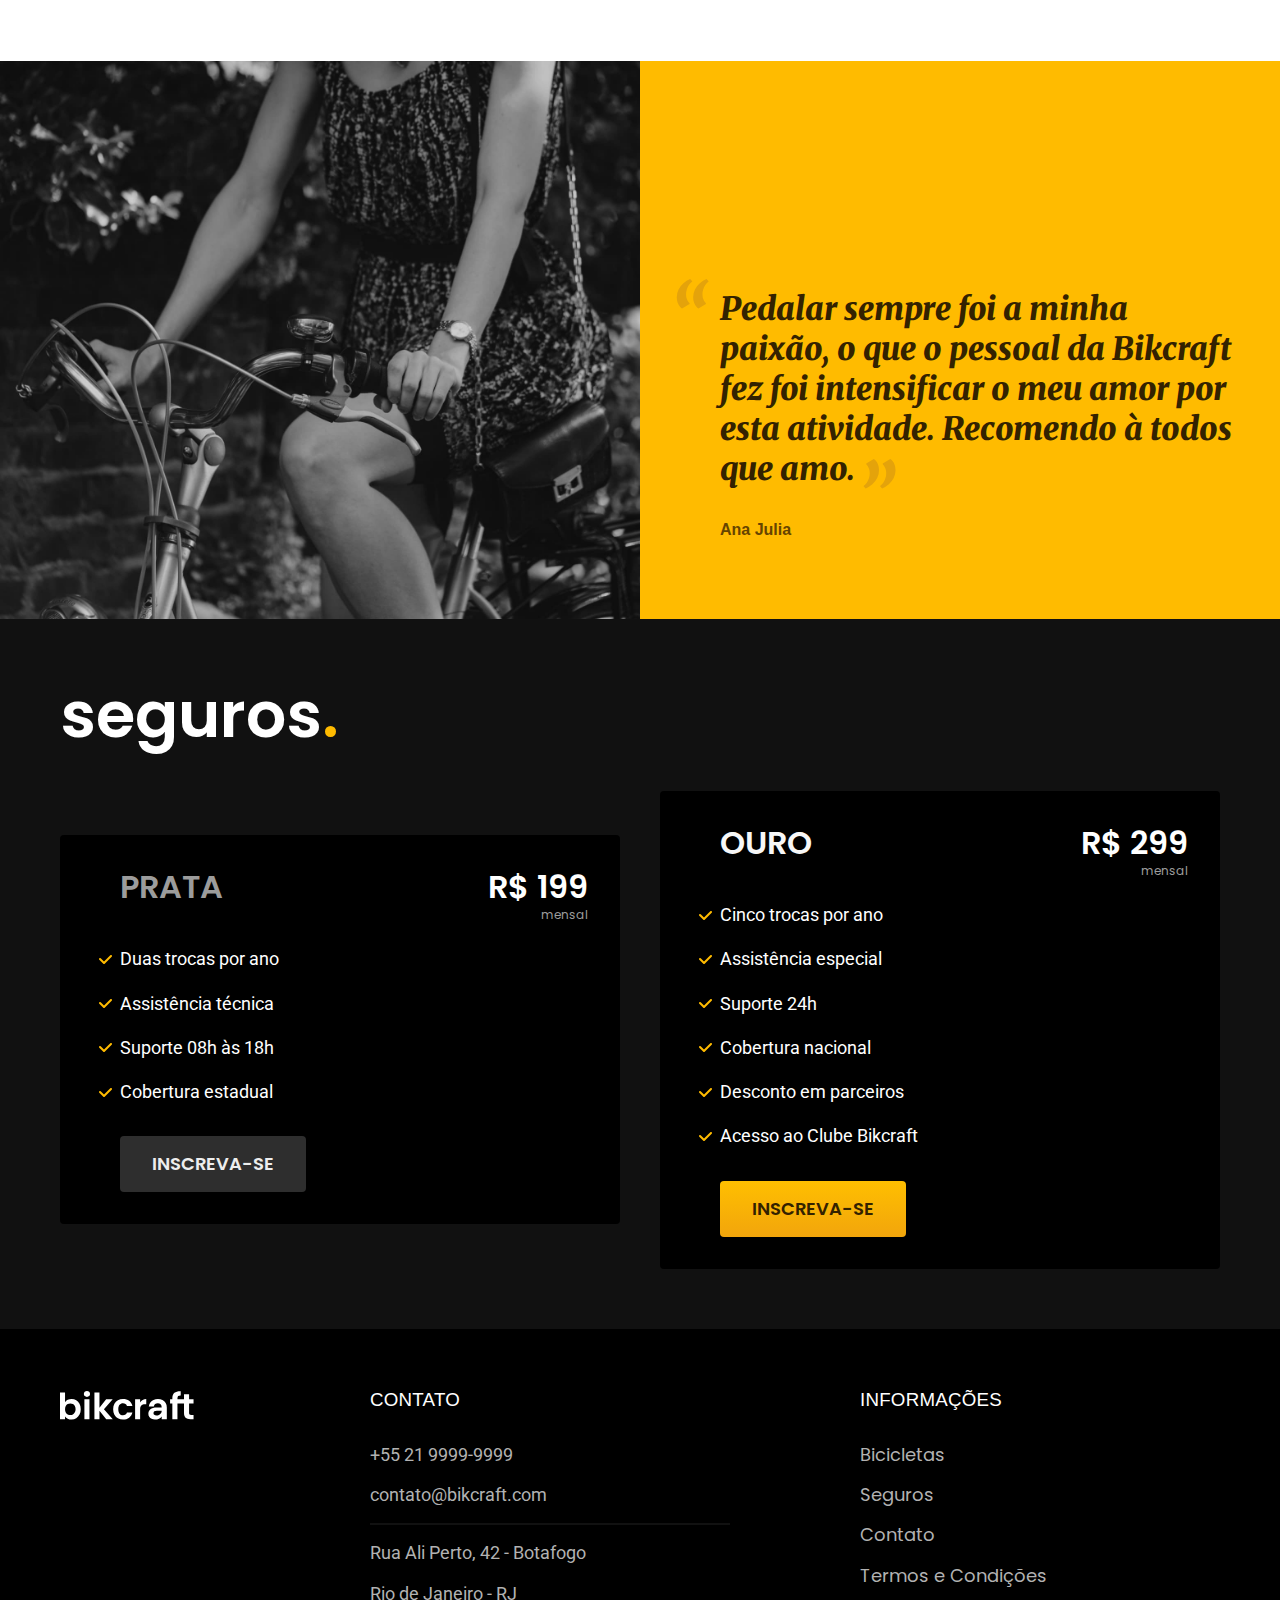
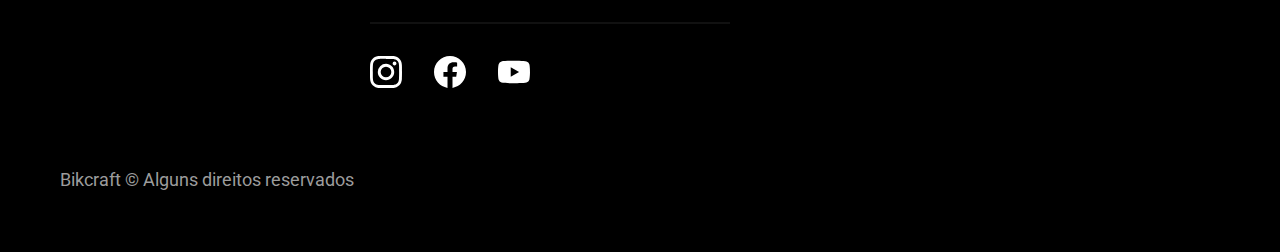
==== commit e75e0d22: "adicionado as paginas internas de bicicletas" ====
--- a/index.html
+++ b/index.html
@@ -27,9 +27,9 @@
 
       <nav aria-label="primaria">
         <ul class="header-menu font-1-m cor-0">
-          <li><a href="http:./bicicletas.html">Bicicletas</a></li>
-          <li><a href="http:./seguros.html">Seguros</a></li>
-          <li><a href="http:./contato.html">Contato</a></li>
+          <li><a href="./bicicletas.html">Bicicletas</a></li>
+          <li><a href="./seguros.html">Seguros</a></li>
+          <li><a href="./contato.html">Contato</a></li>
         </ul>
       </nav>
     </div>
@@ -62,7 +62,7 @@
       </li>
 
       <li>
-        <a href="./bicicletas/magic.html">
+        <a href="./bicicletas/nimbus.html">
           <img src="./img/bicicletas/nimbus-home.jpg" alt="bicicleta preta">
           <h3 class="font-1-xl">Nimbus Stark</h3>
           <span class="font-2-m cor-8">R$ 4999</span>
@@ -70,7 +70,7 @@
       </li>
 
       <li>
-        <a href="./bicicletas/magic.html">
+        <a href="./bicicletas/nebula.html">
           <img src="./img/bicicletas/nebula-home.jpg" alt="bicicleta preta">
           <h3 class="font-1-xl">Nebula Cosmic</h3>
           <span class="font-2-m cor-8">R$ 3999</span>
--- a/css/style.css
+++ b/css/style.css
@@ -16,6 +16,16 @@
 
 /* bicicletas */
 @import "./bicicletas/bicicletas-lista.css";
+@import "./bicicletas/bicicletas.css";
+
+/* bicicleta */
+@import "./bicicleta/bicicleta.css";
+@import "./bicicleta/seguro.css";
 
 /* Seguros */
 @import "./seguros/seguros.css";
+@import "./seguros/vantagens.css";
+@import "./seguros/perguntas.css";
+
+/* Termos */
+@import "./termos/termos.css";
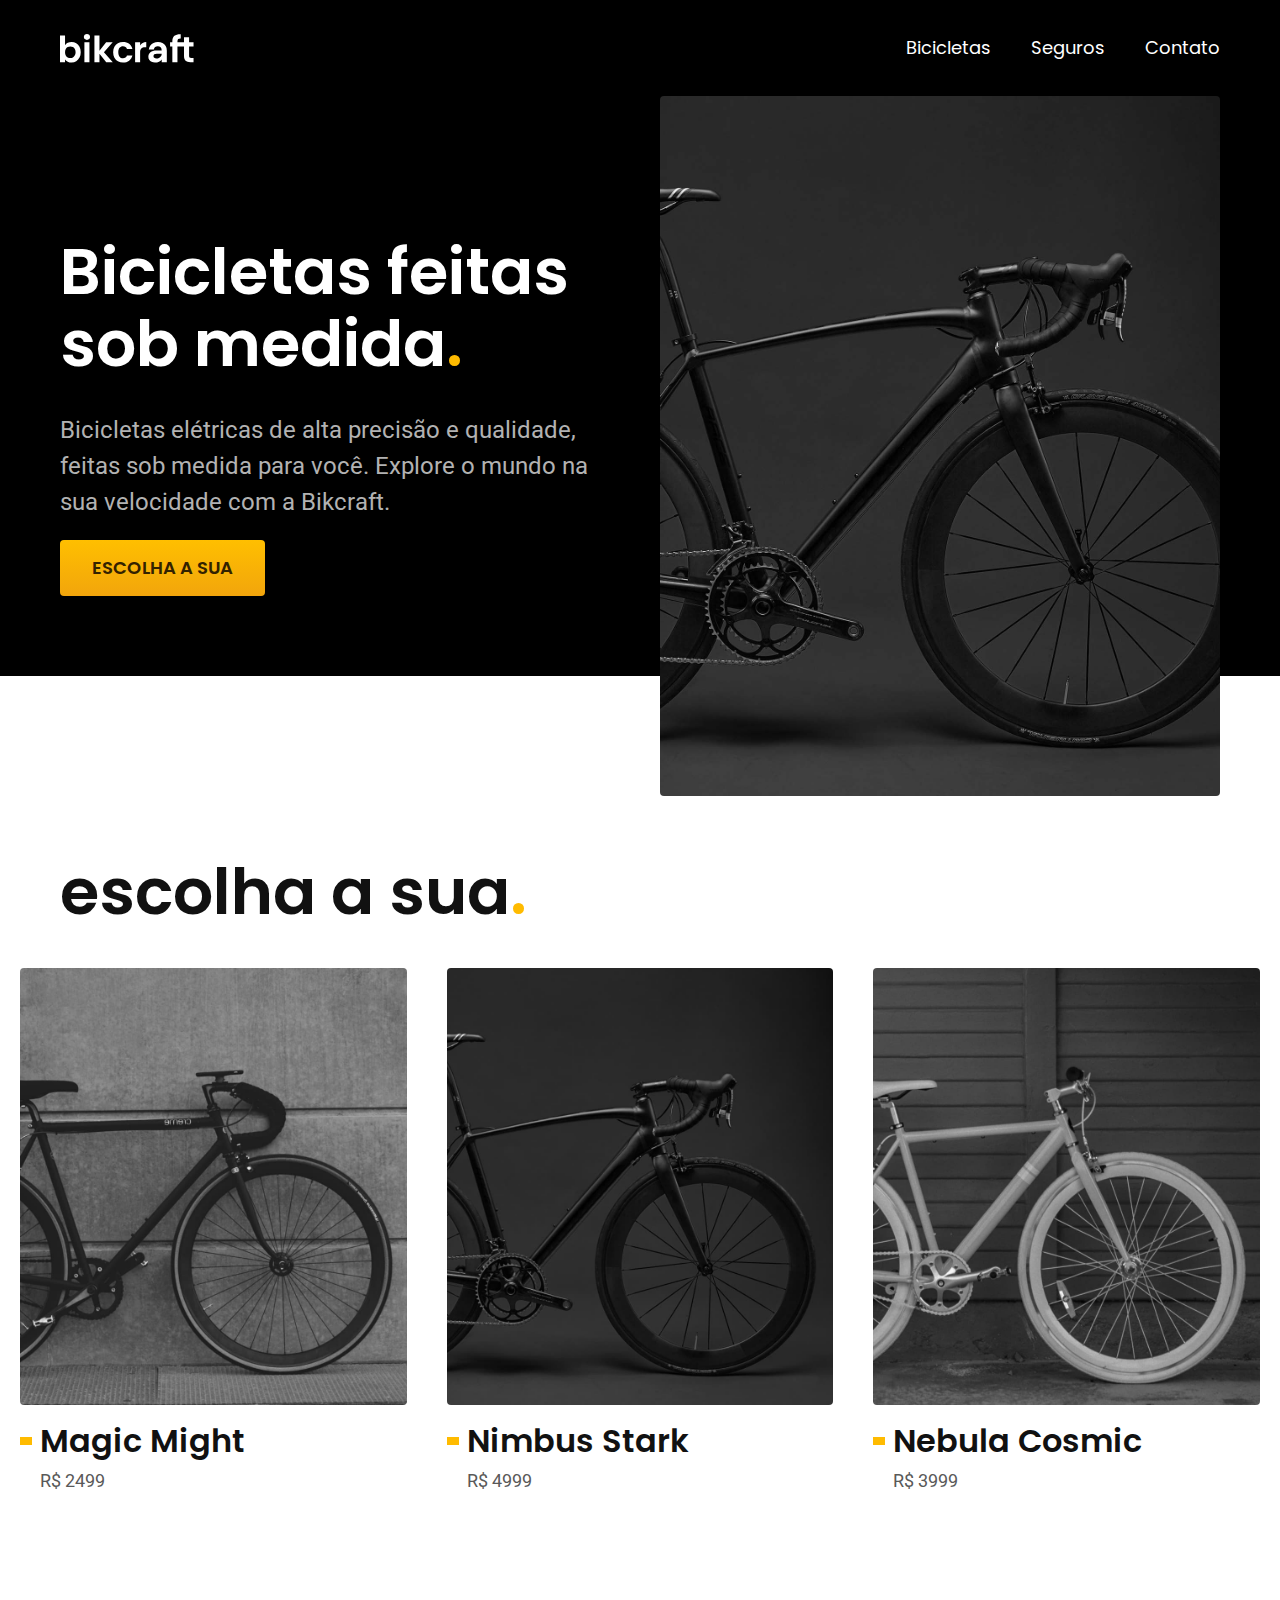
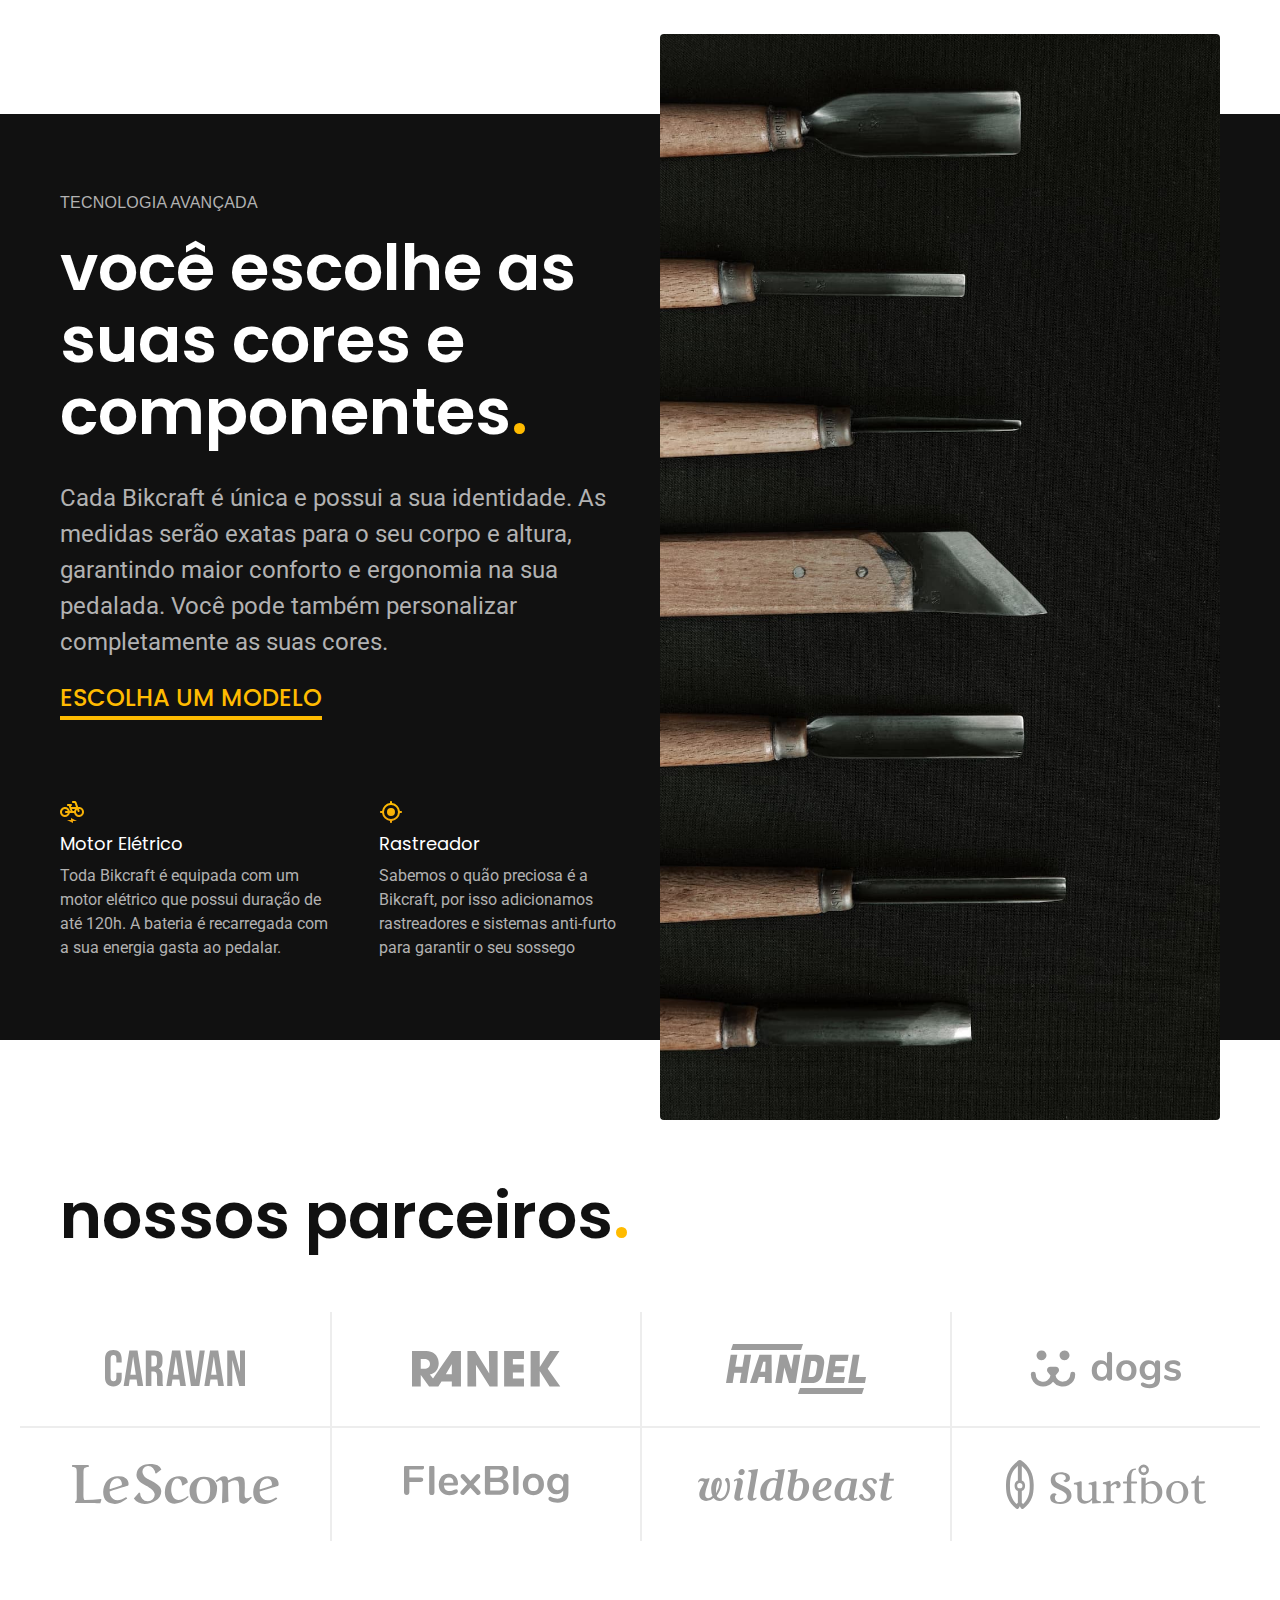
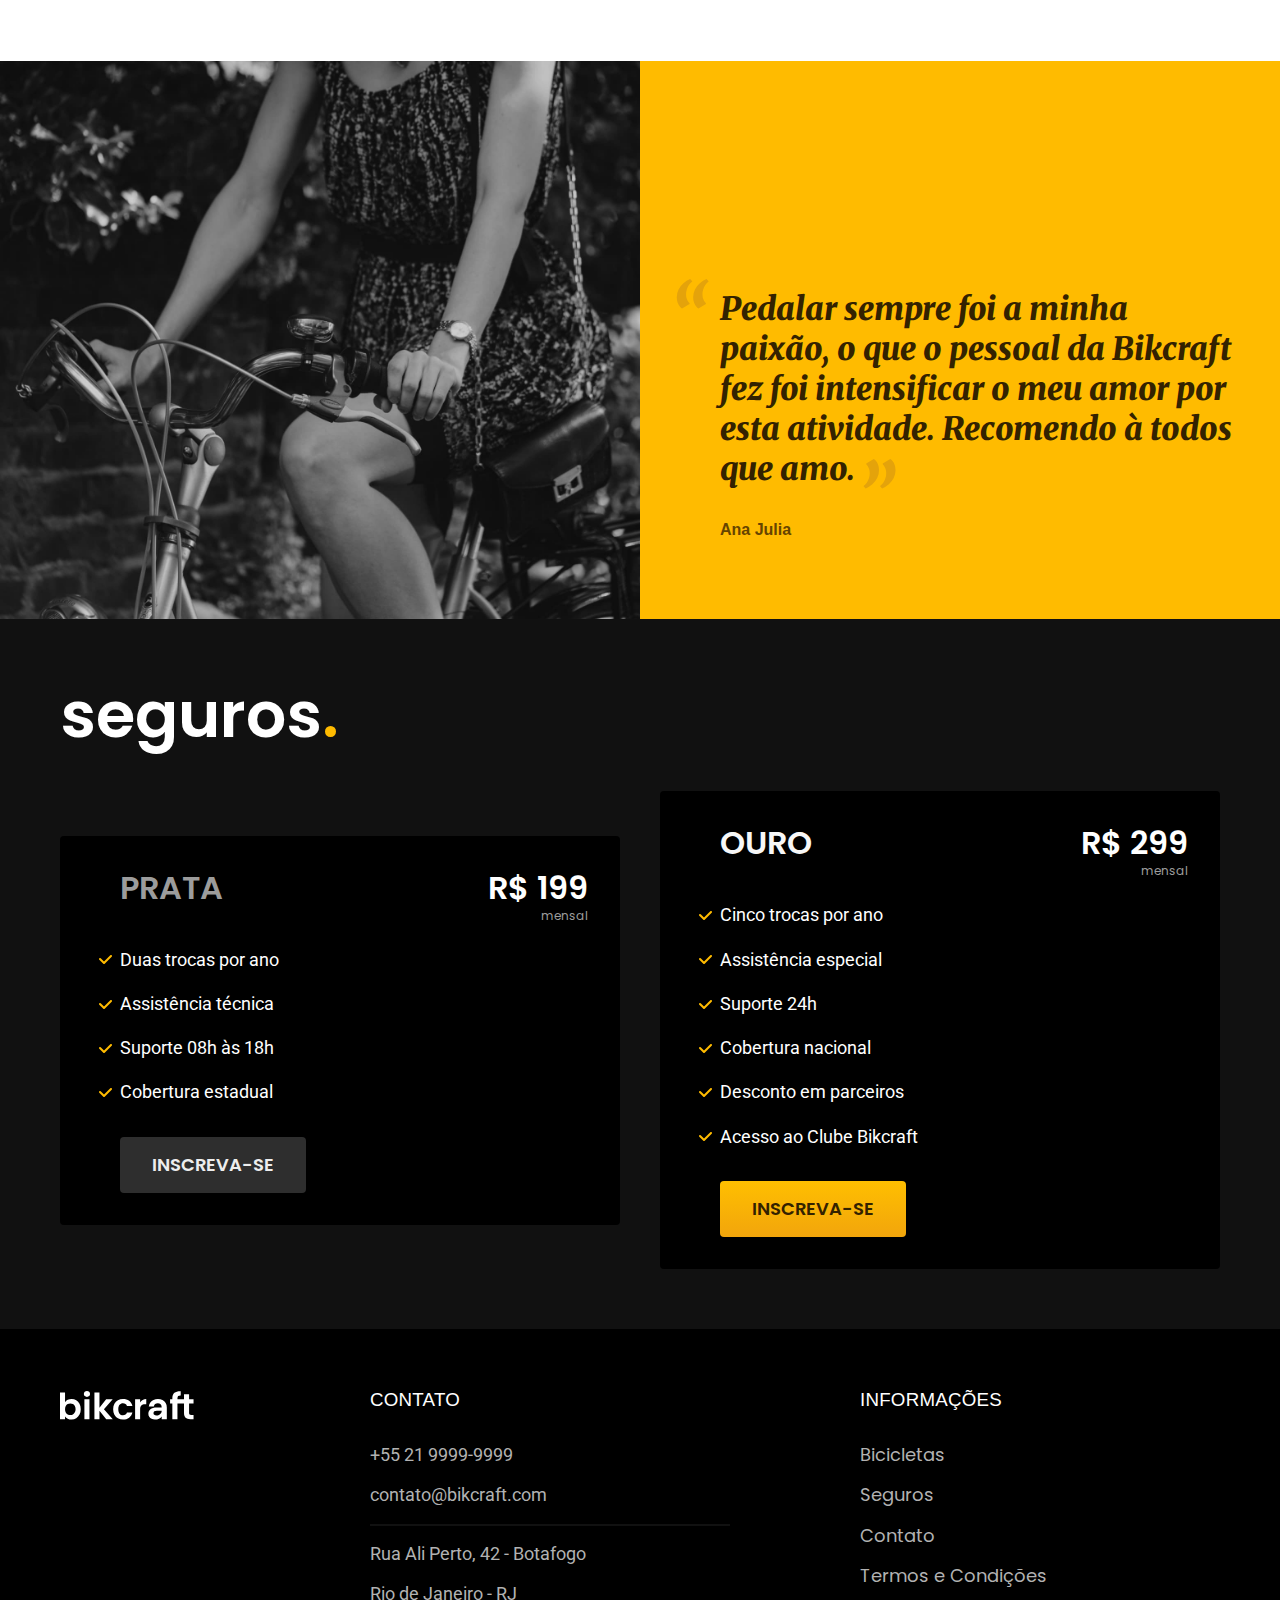
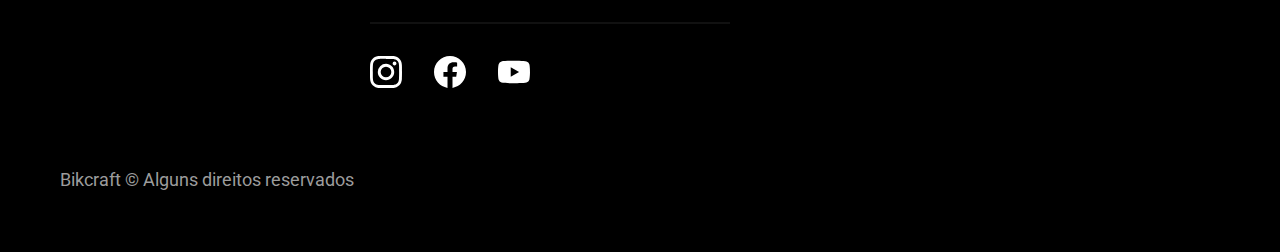
==== commit 3701cf7d: "ultimos ajustes feitos" ====
--- a/index.html
+++ b/index.html
@@ -9,7 +9,9 @@
   <title>Bikcraft - Bicicletas Eletricas</title>
   <meta name="description" content="Bicicletas elétricas de alta precisão e qualidade, feitas sob medida para você. Explore o mundo na sua velocidade com a Bikcraft.">
 
+  <link rel="preload" href="./css/style.css" as="style">
   <link rel="stylesheet" href="./css/style.css">
+
 
   <link rel="preconnect" href="https://fonts.googleapis.com">
   <link rel="preconnect" href="https://fonts.gstatic.com" crossorigin>
@@ -22,7 +24,7 @@
   <header class="header-bg">
     <div class="header container">
       <a href="./">
-        <img src="./img/bikcraft.svg" alt="bikcraft">
+        <img src="./img/bikcraft.svg" width="136" height="32" alt="bikcraft">
       </a>
 
       <nav aria-label="primaria">
@@ -42,9 +44,10 @@
         <p class="font-2-l cor-5">Bicicletas elétricas de alta precisão e qualidade, feitas sob medida para você. Explore o mundo na sua velocidade com a Bikcraft.</p>
         <a class="botao" href="./bicicletas.html">escolha a sua</a>
       </div>
-      <div>
-        <img src="./img/fotos/introducao.jpg" alt="Bicicletas elétricas preta.">
-      </div>
+      <picture>
+        <source media="(max-width:800px)" srcset="./img/bicicletas/nimbus.jpg">
+        <img src="./img/fotos/introducao.jpg" width="1280" height="1600" alt=" Bicicletas elétricas preta.">
+      </picture>
     </div>
 
   </main>
@@ -55,7 +58,7 @@
     <ul>
       <li>
         <a href="./bicicletas/magic.html">
-          <img src="./img/bicicletas/magic-home.jpg" alt="bicicleta preta">
+          <img src="./img/bicicletas/magic-home.jpg" width="920" height="1040" alt="bicicleta preta">
           <h3 class="font-1-xl">Magic Might</h3>
           <span class="font-2-m cor-8">R$ 2499</span>
         </a>
@@ -63,7 +66,7 @@
 
       <li>
         <a href="./bicicletas/nimbus.html">
-          <img src="./img/bicicletas/nimbus-home.jpg" alt="bicicleta preta">
+          <img src="./img/bicicletas/nimbus-home.jpg" width="920" height="1040" alt="bicicleta preta">
           <h3 class="font-1-xl">Nimbus Stark</h3>
           <span class="font-2-m cor-8">R$ 4999</span>
         </a>
@@ -71,7 +74,7 @@
 
       <li>
         <a href="./bicicletas/nebula.html">
-          <img src="./img/bicicletas/nebula-home.jpg" alt="bicicleta preta">
+          <img src="./img/bicicletas/nebula-home.jpg" width="920" height="1040" alt="bicicleta preta">
           <h3 class="font-1-xl">Nebula Cosmic</h3>
           <span class="font-2-m cor-8">R$ 3999</span>
         </a>
@@ -86,24 +89,24 @@
         <span class="font-2-l-b cor-5">Tecnologia Avançada </span>
         <h2 class="font-1-xxl cor-0">você escolhe as suas cores e componentes<span class="cor-p1">.</span></h2>
         <p class="font-2-l cor-5">Cada Bikcraft é única e possui a sua identidade. As medidas serão exatas para o seu corpo e altura, garantindo maior conforto e ergonomia na sua pedalada. Você pode também personalizar completamente as suas cores.</p>
-        <a class="link" href="http:./bicicletas.html">Escolha um modelo</a>
+        <a class="link" href="./bicicletas.html">Escolha um modelo</a>
         <div class="tecnologia-vantagens">
           <div>
-            <img src="./img/icones/eletrica.svg" alt="">
+            <img src="./img/icones/eletrica.svg" width="24" height="24" alt="">
             <h3 class="font-1-m cor-0">Motor Elétrico</h3>
             <p class="font-2-s cor-5">Toda Bikcraft é equipada com um motor elétrico que possui duração de até
               120h. A bateria é recarregada com a sua energia gasta ao pedalar.</p>
           </div>
 
           <div>
-            <img src="./img/icones/rastreador.svg" alt="">
+            <img src="./img/icones/rastreador.svg" width="24" height="24" alt="">
             <h3 class="font-1-m cor-0">Rastreador</h3>
             <p class="font-2-s cor-5">Sabemos o quão preciosa é a Bikcraft, por isso adicionamos rastreadores e sistemas anti-furto para garantir o seu sossego</p>
           </div>
         </div>
       </div>
       <div class="tecnologia-imagem">
-        <img src="./img/fotos/tecnologia.jpg" alt="">
+        <img src="./img/fotos/tecnologia.jpg" width="1200" height="1920" alt="">
       </div>
     </div>
   </article>
@@ -112,20 +115,20 @@
     <h2 class="container font-1-xxl">nossos parceiros<span class="cor-p1">.</span></h2>
 
     <ul>
-      <li><img src="./img/parceiros/caravan.svg" alt="caravan"></li>
-      <li><img src="./img/parceiros/ranek.svg" alt="renek"></li>
-      <li><img src="./img/parceiros/handel.svg" alt="handel"></li>
-      <li><img src="./img/parceiros/dogs.svg" alt="dogs"></li>
-      <li><img src="./img/parceiros/lescone.svg" alt="lescone"></li>
-      <li><img src="./img/parceiros/flexblog.svg" alt="flexblog"></li>
-      <li><img src="./img/parceiros/wildbeast.svg" alt="wildbeast"></li>
-      <li><img src="./img/parceiros/surfbot.svg" alt="surfbot"></li>
+      <li><img src="./img/parceiros/caravan.svg" alt="caravan" width="140" height="38"></li>
+      <li><img src="./img/parceiros/ranek.svg" alt="renek" width="149" height="36"></li>
+      <li><img src="./img/parceiros/handel.svg" alt="handel" width="140" height="50"></li>
+      <li><img src="./img/parceiros/dogs.svg" alt="dogs" width="152" height="39"></li>
+      <li><img src="./img/parceiros/lescone.svg" alt="lescone" width="208" height="41"></li>
+      <li><img src="./img/parceiros/flexblog.svg" alt="flexblog" width="165" height="38"></li>
+      <li><img src="./img/parceiros/wildbeast.svg" alt="wildbeast" width="196" height="34"></li>
+      <li><img src="./img/parceiros/surfbot.svg" alt="surfbot" width="200" height="49"></li>
     </ul>
   </section>
 
   <section class="depoimento" aria-label="Depoimento">
     <div>
-      <img src="./img/fotos/depoimento.jpg" alt="Pessoa pedalando uma bicicleta Bikcraft">
+      <img src="./img/fotos/depoimento.jpg" width="1560" height="1360" alt="Pessoa pedalando uma bicicleta Bikcraft">
     </div>
     <div class="depoimento-conteudo">
       <blockquote class="font-1-xl cor-p5">
@@ -169,7 +172,7 @@
 
   <footer class="footer-bg">
     <div class="footer container">
-      <img src="./img/bikcraft.svg" alt="Bikcraft">
+      <img src="./img/bikcraft.svg" width="136" height="32" alt="Bikcraft">
       <div class="footer-contato">
         <h3 class="font-2-l-b cor-0">Contato</h3>
         <ul class="font-2-m cor-5">
@@ -180,13 +183,13 @@
         </ul>
         <div class="footer-redes">
           <a href="http:./">
-            <img src="./img/redes/instagram.svg" alt="Instagram">
+            <img src="./img/redes/instagram.svg" width="32" height="32" alt="Instagram">
           </a>
           <a href="http:./">
-            <img src="./img/redes/facebook.svg" alt="Facebook">
+            <img src="./img/redes/facebook.svg" width="32" height="32" alt="Facebook">
           </a>
           <a href="http:./">
-            <img src="./img/redes/youtube.svg" alt="Youtube">
+            <img src="./img/redes/youtube.svg" width="32" height="32" alt="Youtube">
           </a>
         </div>
       </div>
@@ -194,10 +197,10 @@
         <h3 class="font-2-l-b cor-0">Informações</h3>
         <nav>
           <ul class="font-1-m cor-5">
-            <li><a href="http:./bicicletas.html">Bicicletas</a></li>
-            <li><a href="http:./seguros.html">Seguros</a></li>
-            <li><a href="http:./contato.html">Contato</a></li>
-            <li><a href="http:./termos.html">Termos e Condições</a></li>
+            <li><a href="./bicicletas.html">Bicicletas</a></li>
+            <li><a href="./seguros.html">Seguros</a></li>
+            <li><a href="./contato.html">Contato</a></li>
+            <li><a href="./termos.html">Termos e Condições</a></li>
           </ul>
         </nav>
       </div>
--- a/css/style.css
+++ b/css/style.css
@@ -7,6 +7,7 @@
 
 /* utilidades */
 @import "./utilidades/componentes.css";
+@import "./utilidades/formulario.css";
 
 /* home */
 @import "./home/introducao.css";
@@ -27,5 +28,12 @@
 @import "./seguros/vantagens.css";
 @import "./seguros/perguntas.css";
 
+/* Contato */
+@import "./contato/contato.css";
+@import "./contato/lojas.css";
+
+/* Contato */
+@import "./orcamento/orcamento.css";
+
 /* Termos */
 @import "./termos/termos.css";
--- a/css/style.css
+++ b/css/style.css
@@ -7,6 +7,7 @@
 
 /* utilidades */
 @import "./utilidades/componentes.css";
+@import "./utilidades/formulario.css";
 
 /* home */
 @import "./home/introducao.css";
@@ -27,5 +28,12 @@
 @import "./seguros/vantagens.css";
 @import "./seguros/perguntas.css";
 
+/* Contato */
+@import "./contato/contato.css";
+@import "./contato/lojas.css";
+
+/* Contato */
+@import "./orcamento/orcamento.css";
+
 /* Termos */
 @import "./termos/termos.css";
